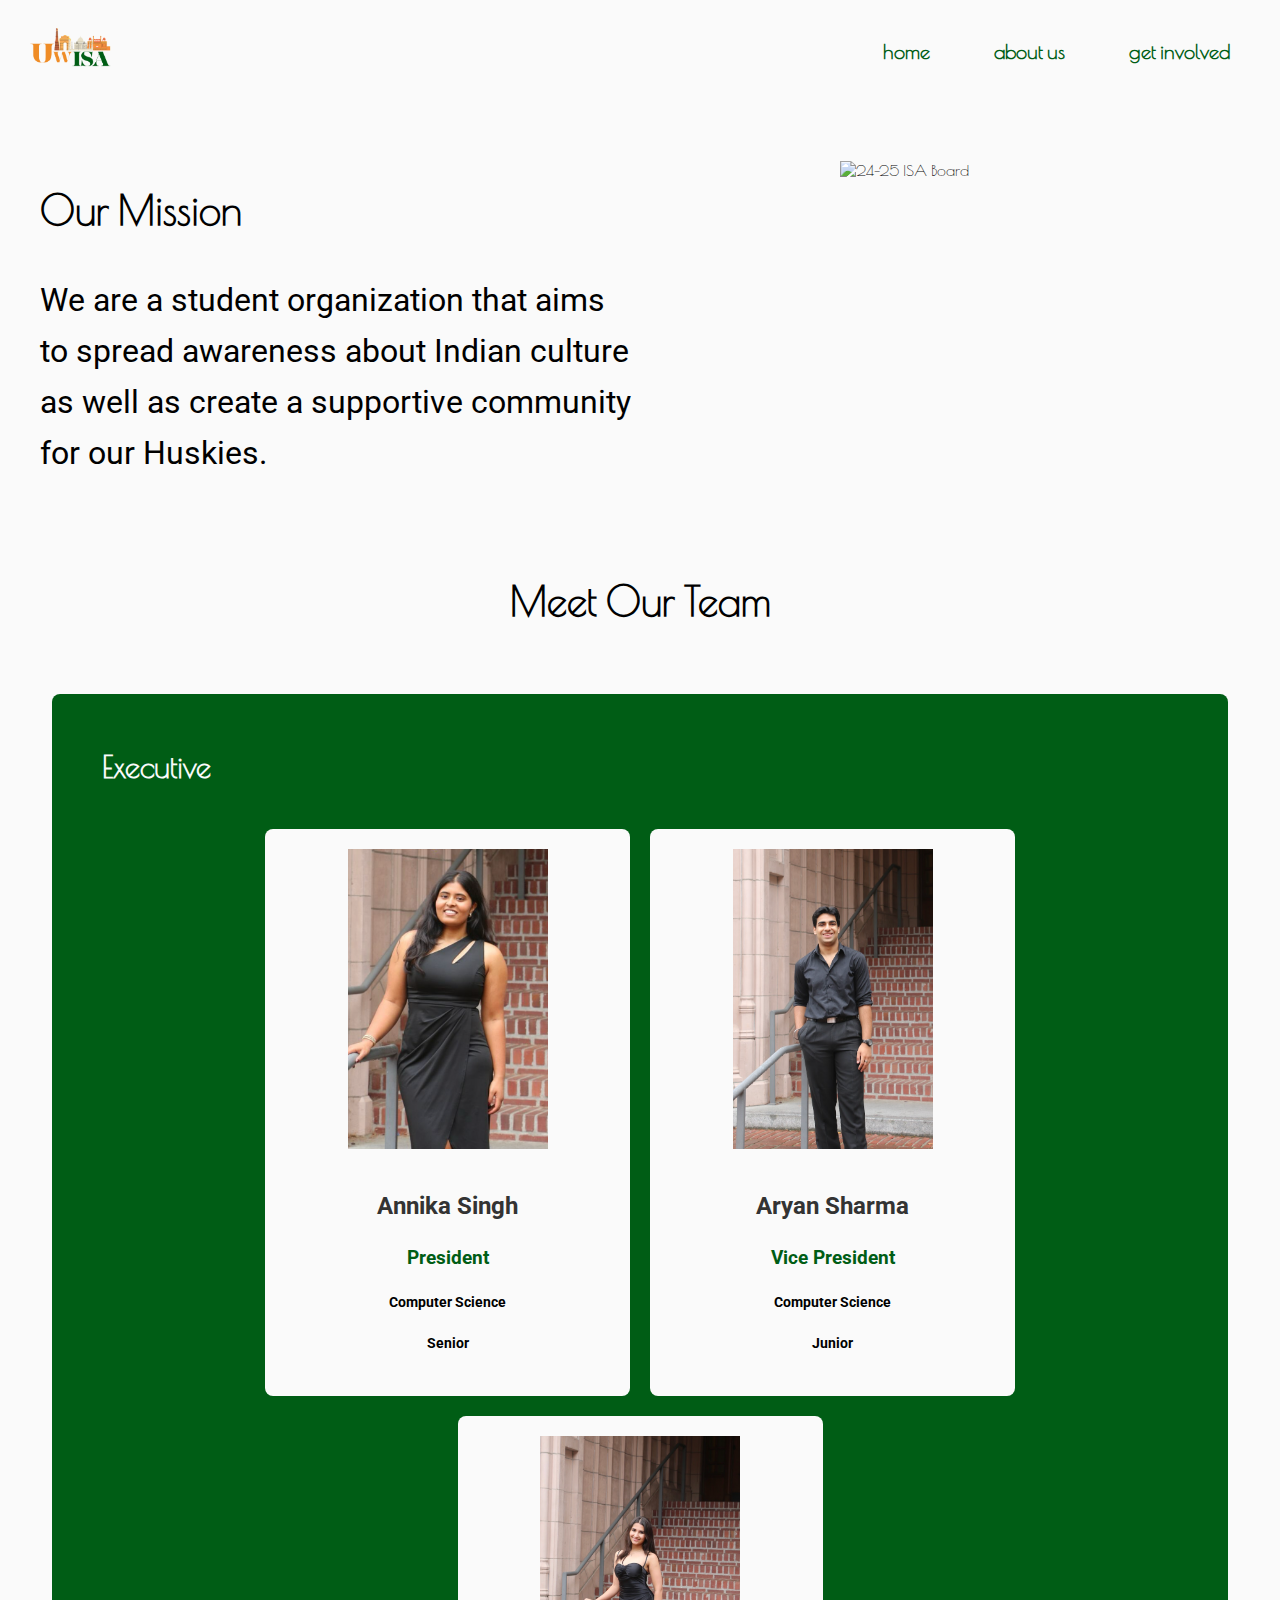
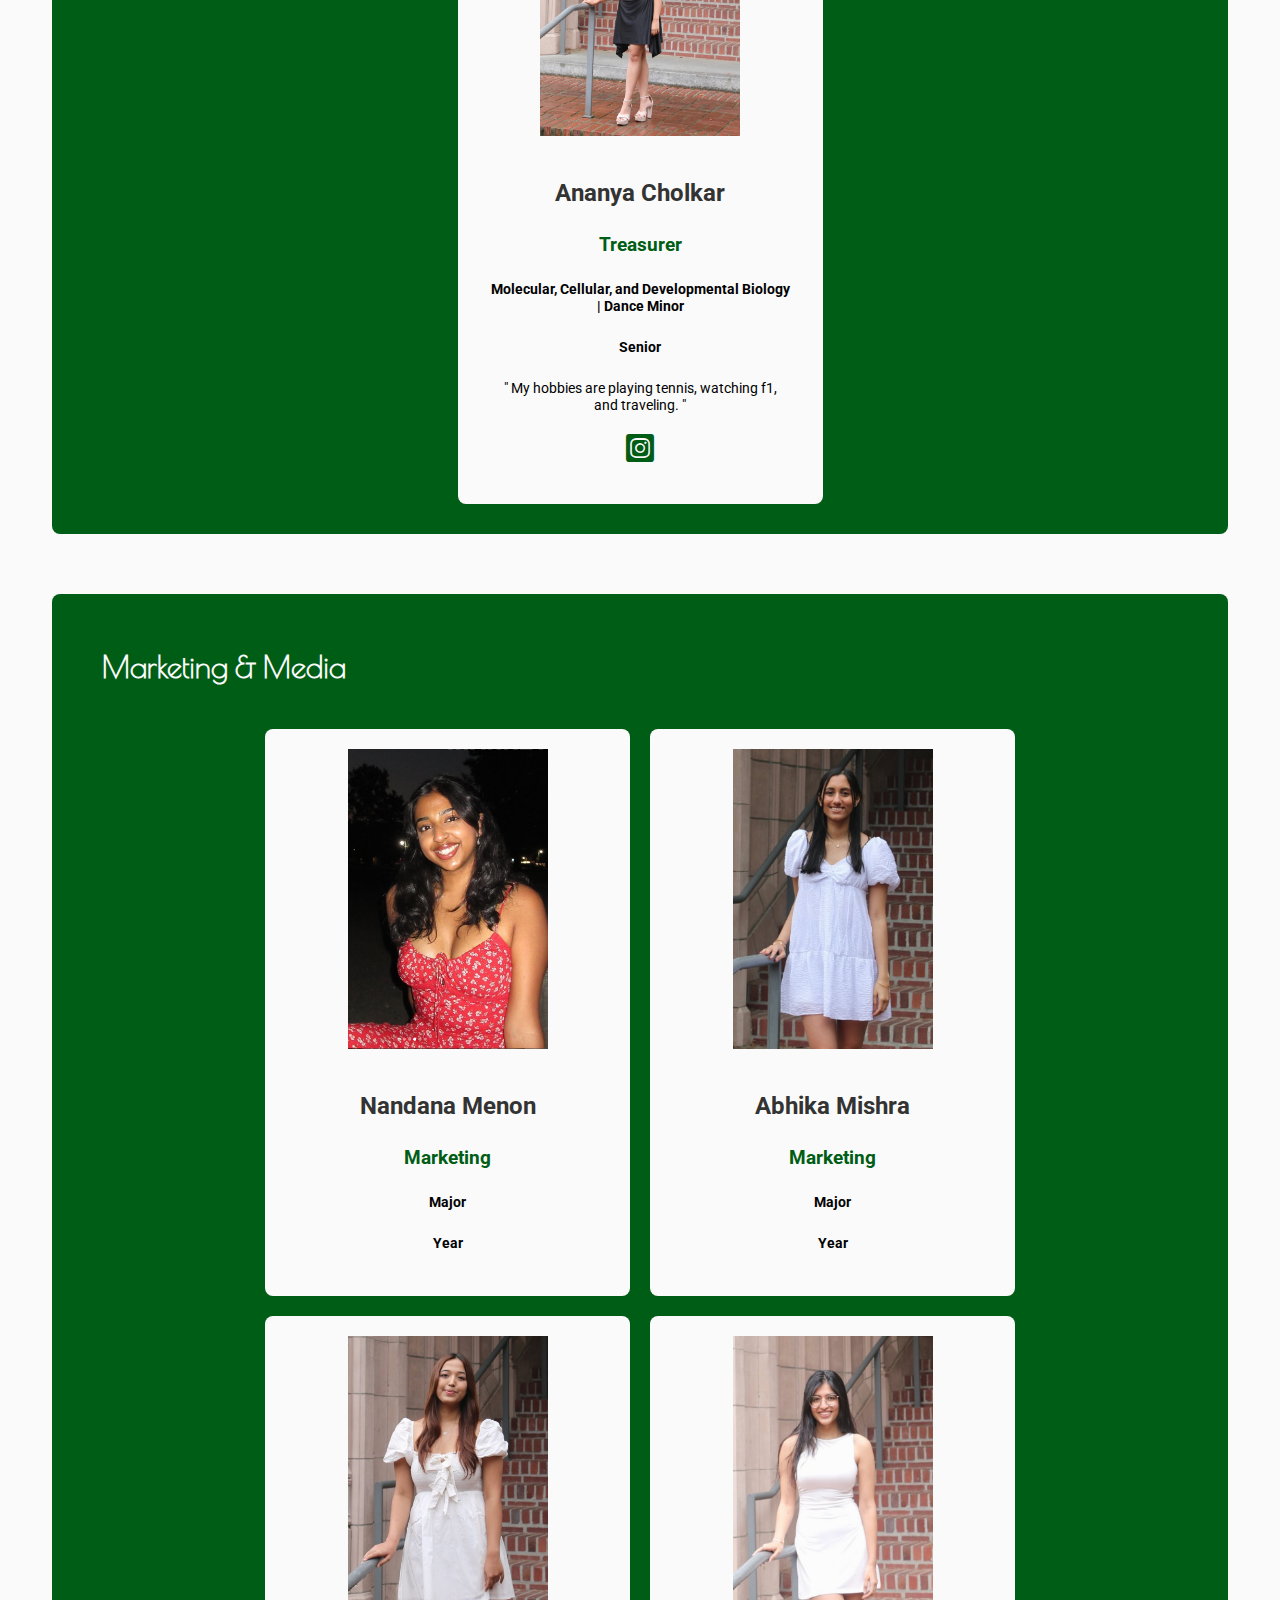
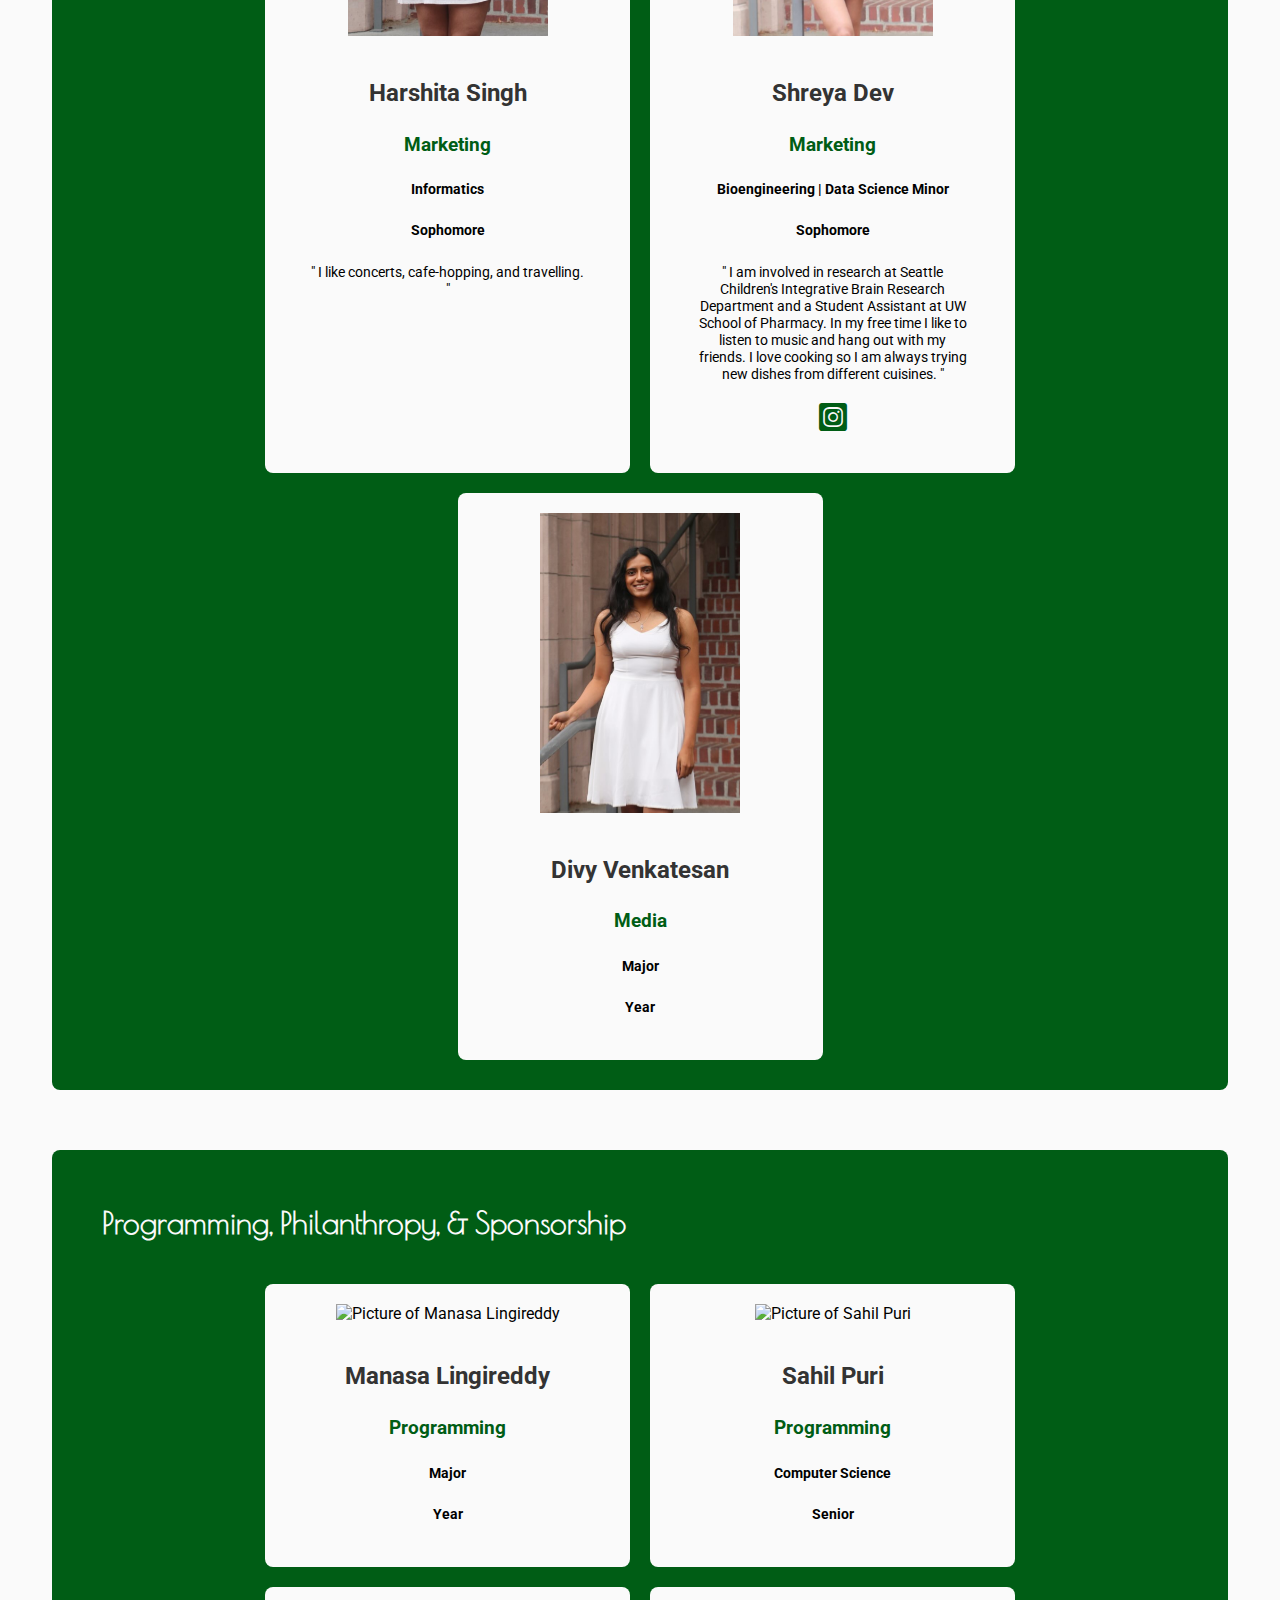
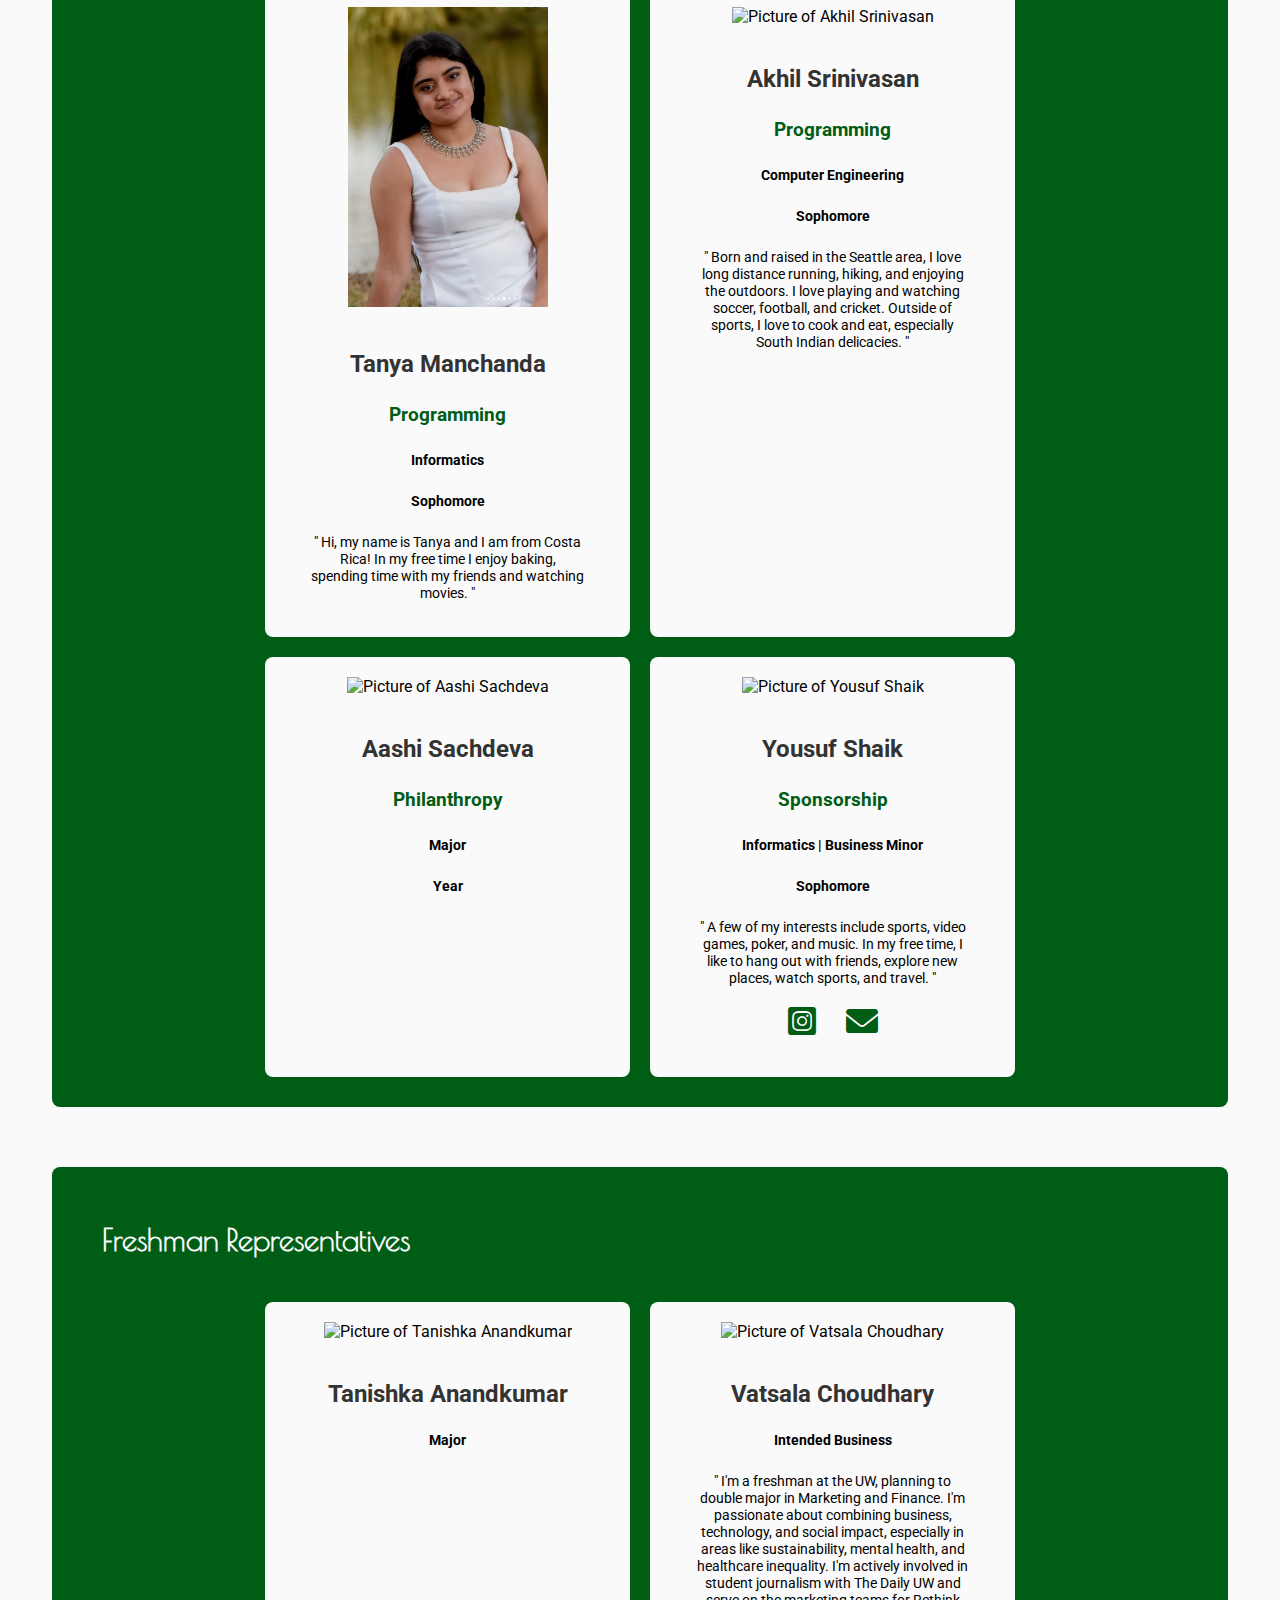
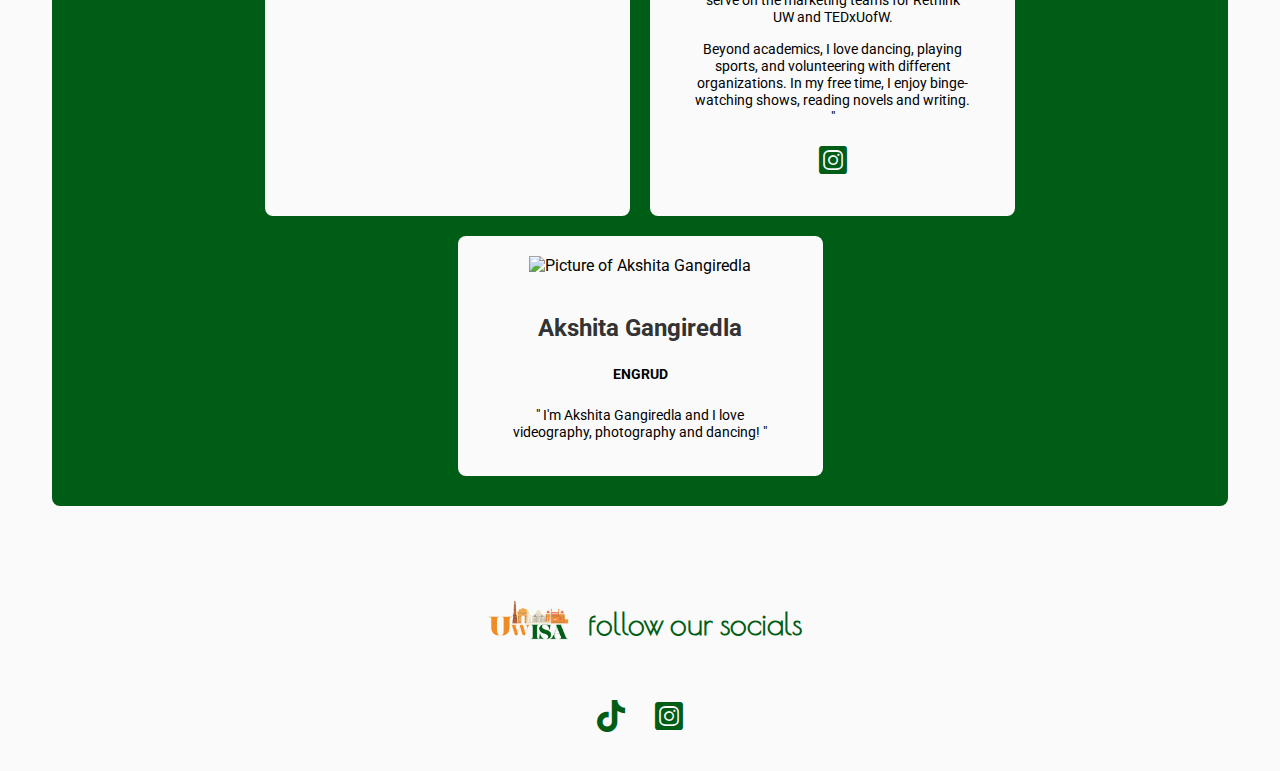
==== about.html @ 6b3982f0 "Update about.html" ====
<!DOCTYPE html>
<html>
    <head>
        <meta charset="UTF-8">
        <meta name="viewport" content="width=device-width, initial-scale=1.0">
        <title>ISA Website</title>
        <link rel="stylesheet" href="./about.css">
        <link rel="preconnect" href="https://fonts.googleapis.com">
        <link rel="preconnect" href="https://fonts.gstatic.com" crossorigin>
        <link href="https://fonts.googleapis.com/css2?family=Cinzel:wght@400..900&family=Poiret+One&display=swap" rel="stylesheet">
        <link href="https://fonts.googleapis.com/css2?family=Ephesis&family=Roboto:ital,wght@0,100;0,300;0,400;0,500;0,700;0,900;1,100;1,300;1,400;1,500;1,700;1,900&display=swap" rel="stylesheet">
        <link href="https://cdnjs.cloudflare.com/ajax/libs/font-awesome/6.0.0-beta3/css/all.min.css" rel="stylesheet">
    </head>
    <body>
        <header>
            <nav>
                <a href="index.html" target="_self">
                    <img src="boardPics/ISA-Logo.png" alt="UW ISA Logo" class="logo">
                </a>
                <ul>
                    <li>
                        <a href="index.html" target="_self">home</a>
                        <a href="about.html" target="_self">about us</a>
                        <a href="involved.html" target="_self">get involved</a>
                    </li>
                </ul>
            </nav>
        </header>
        <main>
            <div class="mission">
                <div class="description">
                    <h1>Our Mission</h1>
                    <p>We are a student organization that aims to spread awareness about Indian culture as well 
                        as create a supportive community for our Huskies.</p>
                </div>
                <img src="./boardPics/Board(1).jpg" alt="24-25 ISA Board">
            </div>
            <div class="team">
                <h1>Meet Our Team</h1>
                <div class="subteam">
                    <h2>Executive</h2>
                    <div class="member">
                        <img src="./boardPics/Annika Singh.png" alt="Picture of Annika Singh">
                        <h3>Annika Singh</h3>
                        <h4>President</h4>
                        <h5>Computer Science</h5>
                        <h5>Senior</h5>
                    </div>
                    <div class="member">
                        <img src="boardPics/Aryan Sharma.png" alt="Picture of Aryan Sharma">
                        <h3>Aryan Sharma</h3>
                        <h4>Vice President</h4>
                        <h5>Computer Science</h5>
                        <h5>Junior</h5>
                    </div>
                    <div class="member">
                        <img src="boardPics/Ananya Cholkar.png" alt="Picture of Ananya Cholkar">
                        <h3>Ananya Cholkar</h3>
                        <h4>Treasurer</h4>
                        <h5>Molecular, Cellular, and Developmental Biology | Dance Minor</h5>
                        <h5>Senior</h5>
                        <p>" My hobbies are playing tennis, watching f1, and traveling. "</p>
                        <ul class="social-links">
                            <li>
                                <a href="https://www.instagram.com/ananyacholkar/?hl=en" target="_blank">
                                    <i class="fab fa-instagram-square"></i>
                                </a>
                            </li>
                        </ul>
                    </div>
                </div>
                <div class="subteam">
                    <h2>Marketing & Media</h2>
                    <div class="member">
                        <img src="./boardPics/Nandana Menon.png" alt="Picture of Nandana Menon">
                        <h3>Nandana Menon</h3>
                        <h4>Marketing</h4>
                        <h5>Major</h5>
                        <h5>Year</h5>
                    </div>
                    <div class="member">
                        <img src="./boardPics/Abhika Mishra.png" alt="Picture of Abhika Mishra">
                        <h3>Abhika Mishra</h3>
                        <h4>Marketing</h4>
                        <h5>Major</h5>
                        <h5>Year</h5>
                    </div>
                    <div class="member">
                        <img src="./boardPics/Harshita Singh.png" alt="Picture of Harshita Singh">
                        <h3>Harshita Singh</h3>
                        <h4>Marketing</h4>
                        <h5>Informatics</h5>
                        <h5>Sophomore</h5>
                        <p>" I like concerts, cafe-hopping, and travelling. "</p>
                    </div>
                    <div class="member">
                        <img src="./boardPics/Shreya Dev.png" alt="Picture of Shreya Dev">
                        <h3>Shreya Dev</h3>
                        <h4>Marketing</h4>
                        <h5>Bioengineering | Data Science Minor</h5>
                        <h5>Sophomore</h5>
                        <p>
                            " I am involved in research at Seattle Children's Integrative Brain Research Department and a Student 
                            Assistant at UW School of Pharmacy. In my free time I like to listen to music and hang out with my friends. 
                            I love cooking so I am always trying new dishes from different cuisines. "
                        </p>
                        <ul class="social-links">
                            <li>
                                <a href="https://www.instagram.com/shreyadevv/?hl=en" target="_blank">
                                    <i class="fab fa-instagram-square"></i>
                                </a>
                            </li>
                        </ul>
                    </div>
                    <div class="member">
                        <img src="./boardPics/Diya Venkatesan.png" alt="Picture of Divy Venkatesan">
                        <h3>Divy Venkatesan</h3>
                        <h4>Media</h4>
                        <h5>Major</h5>
                        <h5>Year</h5>
                    </div>
                </div>
                <div class="subteam">
                    <h2>Programming, Philanthropy, & Sponsorship</h2>
                    <div class="member">
                        <img src="images/Screenshot 2024-12-20 at 5.42.27 PM.png" alt="Picture of Manasa Lingireddy">
                        <h3>Manasa Lingireddy</h3>
                        <h4>Programming</h4>
                        <h5>Major</h5>
                        <h5>Year</h5>
                    </div>
                    <div class="member">
                        <img src="images/Screenshot 2024-12-20 at 5.42.55 PM.png" alt="Picture of Sahil Puri">
                        <h3>Sahil Puri</h3>
                        <h4>Programming</h4>
                        <h5>Computer Science</h5>
                        <h5>Senior</h5>
                    </div>
                    <div class="member">
                        <img src="./boardPics/Tanya Manchanda Sachdev.png" alt="Picture of Tanya Manchanda Sachdev">
                        <h3>Tanya Manchanda</h3>
                        <h4>Programming</h4>
                        <h5>Informatics</h5>
                        <h5>Sophomore</h5>
                        <p>
                            " Hi, my name is Tanya and I am from Costa Rica! In my free time I enjoy baking, spending time with my friends 
                            and watching movies. "
                        </p>
                    </div>
                    <div class="member">
                        <img src="images/Screenshot 2024-12-20 at 5.44.51 PM.png" alt="Picture of Akhil Srinivasan">
                        <h3>Akhil Srinivasan</h3>
                        <h4>Programming</h4>
                        <h5>Computer Engineering</h5>
                        <h5>Sophomore</h5>
                        <p>
                            " Born and raised in the Seattle area, I love long distance running, hiking, and enjoying the outdoors. I love 
                            playing and watching soccer, football, and cricket. Outside of sports, I love to cook and eat, especially South 
                            Indian delicacies. "
                        </p>
                    </div>
                    <div class="member">
                        <img src="images/Screenshot 2024-12-20 at 5.45.48 PM.png" alt="Picture of Aashi Sachdeva">
                        <h3>Aashi Sachdeva</h3>
                        <h4>Philanthropy</h4>
                        <h5>Major</h5>
                        <h5>Year</h5>
                    </div>
                    <div class="member">
                        <img src="images/Screenshot 2024-12-20 at 5.45.20 PM.png" alt="Picture of Yousuf Shaik">
                        <h3>Yousuf Shaik</h3>
                        <h4>Sponsorship</h4>
                        <h5>Informatics | Business Minor</h5>
                        <h5>Sophomore</h5>
                        <p>
                            " A few of my interests include sports, video games, poker, and music. In my free time, I like to hang out 
                            with friends, explore new places, watch sports, and travel. "
                        </p>
                        <ul class="social-links">
                            <li>
                                <a href="https://www.instagram.com/y0usuf.s/?hl=en" target="_blank">
                                    <i class="fab fa-instagram-square"></i>
                                </a>
                            </li>
                            <li>
                                <a href="mailto:yshaik@uw.edu">
                                    <i class="fas fa-envelope"></i>
                                </a>
                            </li>
                        </ul>
                    </div>
                </div>
                <div class="subteam">
                    <h2>Freshman Representatives</h2>
                    <div class="member">
                        <img src="images/Screenshot 2024-12-20 at 5.46.32 PM.png" alt="Picture of Tanishka Anandkumar">
                        <h3>Tanishka Anandkumar</h3>
                        <h5>Major</h5>
                    </div>
                    <div class="member">
                        <img src="images/Screenshot 2024-12-20 at 5.47.11 PM.png" alt="Picture of Vatsala Choudhary">
                        <h3>Vatsala Choudhary</h3>
                        <h5>Intended Business</h5>
                        <p>
                            " I'm a freshman at the UW, planning to double major in Marketing and Finance. I'm passionate about combining 
                            business, technology, and social impact, especially in areas like sustainability, mental health, and healthcare 
                            inequality. I'm actively involved in student journalism with The Daily UW and serve on the marketing teams for 
                            Rethink UW and TEDxUofW.
                        </p>
                        <p>
                            Beyond academics, I love dancing, playing sports, and volunteering with different organizations.  In my free 
                            time, I enjoy binge-watching shows, reading novels and writing.  "
                        </p>
                        <ul class="social-links">
                            <li>
                                <a href="https://www.instagram.com/vatsala_x__/?hl=en" target="_blank">
                                    <i class="fab fa-instagram-square"></i>
                                </a>
                            </li>
                        </ul>
                    </div>
                    <div class="member">
                        <img src="images/Screenshot 2024-12-20 at 5.47.49 PM.png" alt="Picture of Akshita Gangiredla">
                        <h3>Akshita Gangiredla</h3>
                        <h5>ENGRUD</h5>
                        <p>" I'm Akshita Gangiredla and I love videography, photography and dancing! "</p>
                    </div>
                </div>
            </div>
        </main>
        <footer>
            <div class="logo-text">
                <img src="boardPics/ISA-Logo.png" alt="UW ISA Logo" class="logo">
                <h4>follow our socials</h4>
            </div>
            <ul class="social-links">
                <li>
                    <a href="https://www.tiktok.com/@uwisa?is_from_webapp=1&sender_device=pc" target="_blank">
                        <i class="fab fa-tiktok"></i>
                    </a>
                </li>
                <li>
                    <a href="https://www.instagram.com/uwisa/?hl=en" target="_blank">
                        <i class="fab fa-instagram-square"></i>
                    </a>
                </li>
            </ul>
        </footer>
    </body>
</html>
---- about.css ----
html, body {
    height: 100%;
}

body {
    font-family: "Poiret One", sans-serif;
    font-weight: 400;
    font-style: normal;
    background-color: #f4f4f9;
    margin: 0;
    padding: 0;
    box-sizing: border-box;
    display: flex;
    flex-direction: column;
}

/* Header and Navigation Styles */
header {
    background-color: #FAFAFA;
    padding: 0;
    text-align: center;
    margin: 0;
    position: fixed;
    width: 100%;
    z-index: 1000;
}

nav {
    display: flex;
    align-items: center;
    justify-content: space-between;
    padding: 0 20px;
}

nav > a img.logo {
    max-width: 100px;
    margin-right: 20px;
}

nav ul {
    list-style-type: none;
    margin: 0;
    padding: 0;
    display: flex;
}

nav ul li a {
    color: #005D15;
    text-decoration: none;
    font-weight: bold;
    transition: color 0.3s;
    margin: 0 30px;
    font-size: 20px;
}

nav ul li a:hover {
    color: #EF8C26;
}

/* Styling for Mission Section */
main {
    padding: 20px;
    background-color: #FAFAFA;
    margin-top: 100px;
}

.mission {
    display: flex;
    align-items: center; /* Ensures vertical alignment */
    justify-content: space-between; /* Keeps text and image spaced out */
    gap: 40px; /* Adds space between text and image */
    padding: 20px;
    border-radius: 8px;
    max-width: 1200px; /* Limits width for a clean layout */
    margin: 20px auto; /* Add spacing below the section */
}

.mission h1 {
    font-size: 2.5em;
    margin-bottom: 10px;
}

.mission p {
    font-size: 2em;
    color: black;
    line-height: 1.6;
    font-family: 'Roboto', serif;
}

.description {
    flex: 1; /* Allows text block to take available space */
    max-width: 600px; /* Restricts text width for readability */
    display: flex;
    flex-direction: column;
    justify-content: center;
}

.mission img {
    width: 400px;
    height: 350px;
    object-fit: cover;
    margin-left: 20px; /* Add some space between text and image */
}

.team {
    display: flex;
    flex-wrap: wrap;
    justify-content: center; /* Center the member elements */
    gap: 20px; /* Add space between the member elements */
}

.team h1 {
    font-size: 40px;
    margin-bottom: 30px; /* Add margin below the heading */
    width: 100%;
    text-align: center;
}

.subteam {
    background-color: #005D15;
    padding: 30px;
    border-radius: 8px;
    width: 90%; /* Make the section take up most of the screen width */
    max-width: 1200px; /* Prevent it from becoming too wide on large screens */
    margin: 20px auto; /* Center the divs with some top and bottom margin */
    display: flex;
    flex-wrap: wrap;
    justify-content: center; /* Center the events inside */
    gap: 20px;
}

h2 {
    color: #FAFAFA;
    width: 100%;
    margin-left: 20px;
    font-size: 30px;
}

.member {
    background-color: #FAFAFA;
    padding: 20px 30px;
    border-radius: 8px;
    width: 305px;
    text-align: center;
    transition: transform 0.3s ease, box-shadow 0.3s ease;
    font-family: 'Roboto', serif;
}

.member img {
    width: 200px; /* Fixed size for images */
    height: 300px;
    object-fit: cover;
    margin-bottom: 15px;
}

.member h3 {
    font-size: 1.5em;
    margin-bottom: 10px;
    color: #333;
}

.member h4 {
    font-size: 1.2em;
    color: #005D15;
}

.member h5 {
    font-size: 0.9rem;
}

.member p {
    font-size: 0.9rem;
    margin: 15px;
}

.member:hover {
    transform: translateY(-10px);
    box-shadow: 0 10px 20px rgba(0, 0, 0, 0.1);
}

main .social-links {
    list-style: none;          /* Remove default list styles */
    padding: 0;                /* Remove padding */
    display: flex;             /* Use Flexbox to align the items */
    justify-content: center;   /* Center the icons horizontally */
}

main .social-links li {
    margin: 0 15px;            /* Add space between the icons */
}

main .social-links a {
    font-size: 2rem;           /* Set the icon size */
    color: #005D15;               /* Set the icon color */
    transition: color 0.3s;    /* Add a smooth transition effect on hover */
}

main .social-links a:hover {
    color: #EF8C26;            /* Change icon color on hover */
}

/* Responsive Design */
@media screen and (max-width: 768px) {
    .team {
        justify-content: space-evenly; /* More spread out on smaller screens */
    }

    .member {
        width: 200px; /* Make the member cards slightly smaller on mobile */
    }

    .mission img {
        width: 600px;
        height: 500px;
    }
}

@media screen and (max-width: 480px) {
    .team {
        justify-content: center;
    }

    .member {
        width: 100%; /* Stack members to full width on very small screens */
        max-width: 300px;
        margin-bottom: 20px;
    }
}

/* Style for the footer */
footer {
    display: flex;             
    flex-direction: column;    
    align-items: center;       
    justify-content: center;   
    background-color: #FAFAFA; 
    padding: 20px;             
    text-align: center;        
}

/* Logo and text in the footer */
footer .logo {
    max-width: 100px;              /* Set the width of the logo */
    height: auto;
}

footer h4 {
    font-size: 30px;
    color: #005D15;
    padding-left: 10px;
}

footer .logo-text {
    display: flex;             /* Align logo and text horizontally */
    align-items: center;
}

/* Style for social media links */
footer .social-links {
    list-style: none;          /* Remove default list styles */
    padding: 0;                /* Remove padding */
    display: flex;             /* Use Flexbox to align the items */
    justify-content: center;   /* Center the icons horizontally */
}

footer .social-links li {
    margin: 0 15px;            /* Add space between the icons */
}

footer .social-links a {
    font-size: 2rem;           /* Set the icon size */
    color: #005D15;               /* Set the icon color */
    transition: color 0.3s;    /* Add a smooth transition effect on hover */
}

footer .social-links a:hover {
    color: #EF8C26;            /* Change icon color on hover */
}
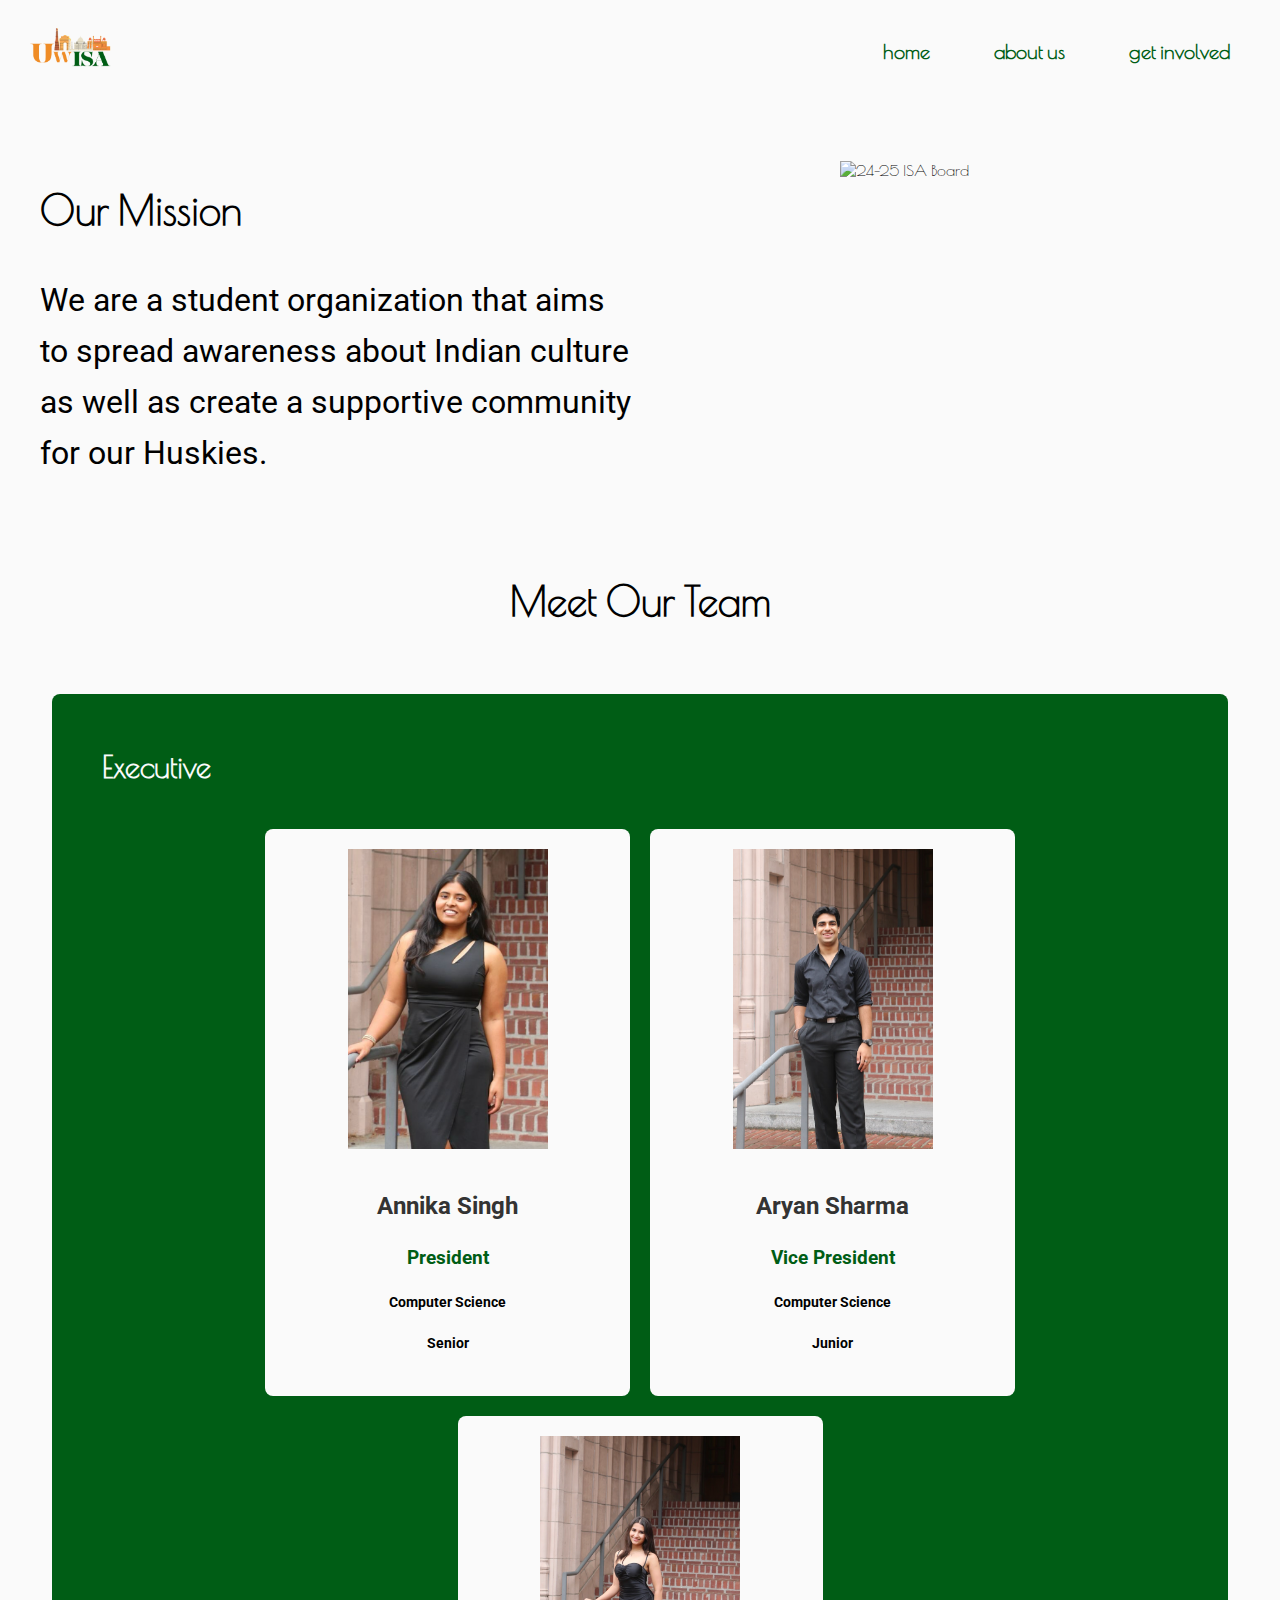
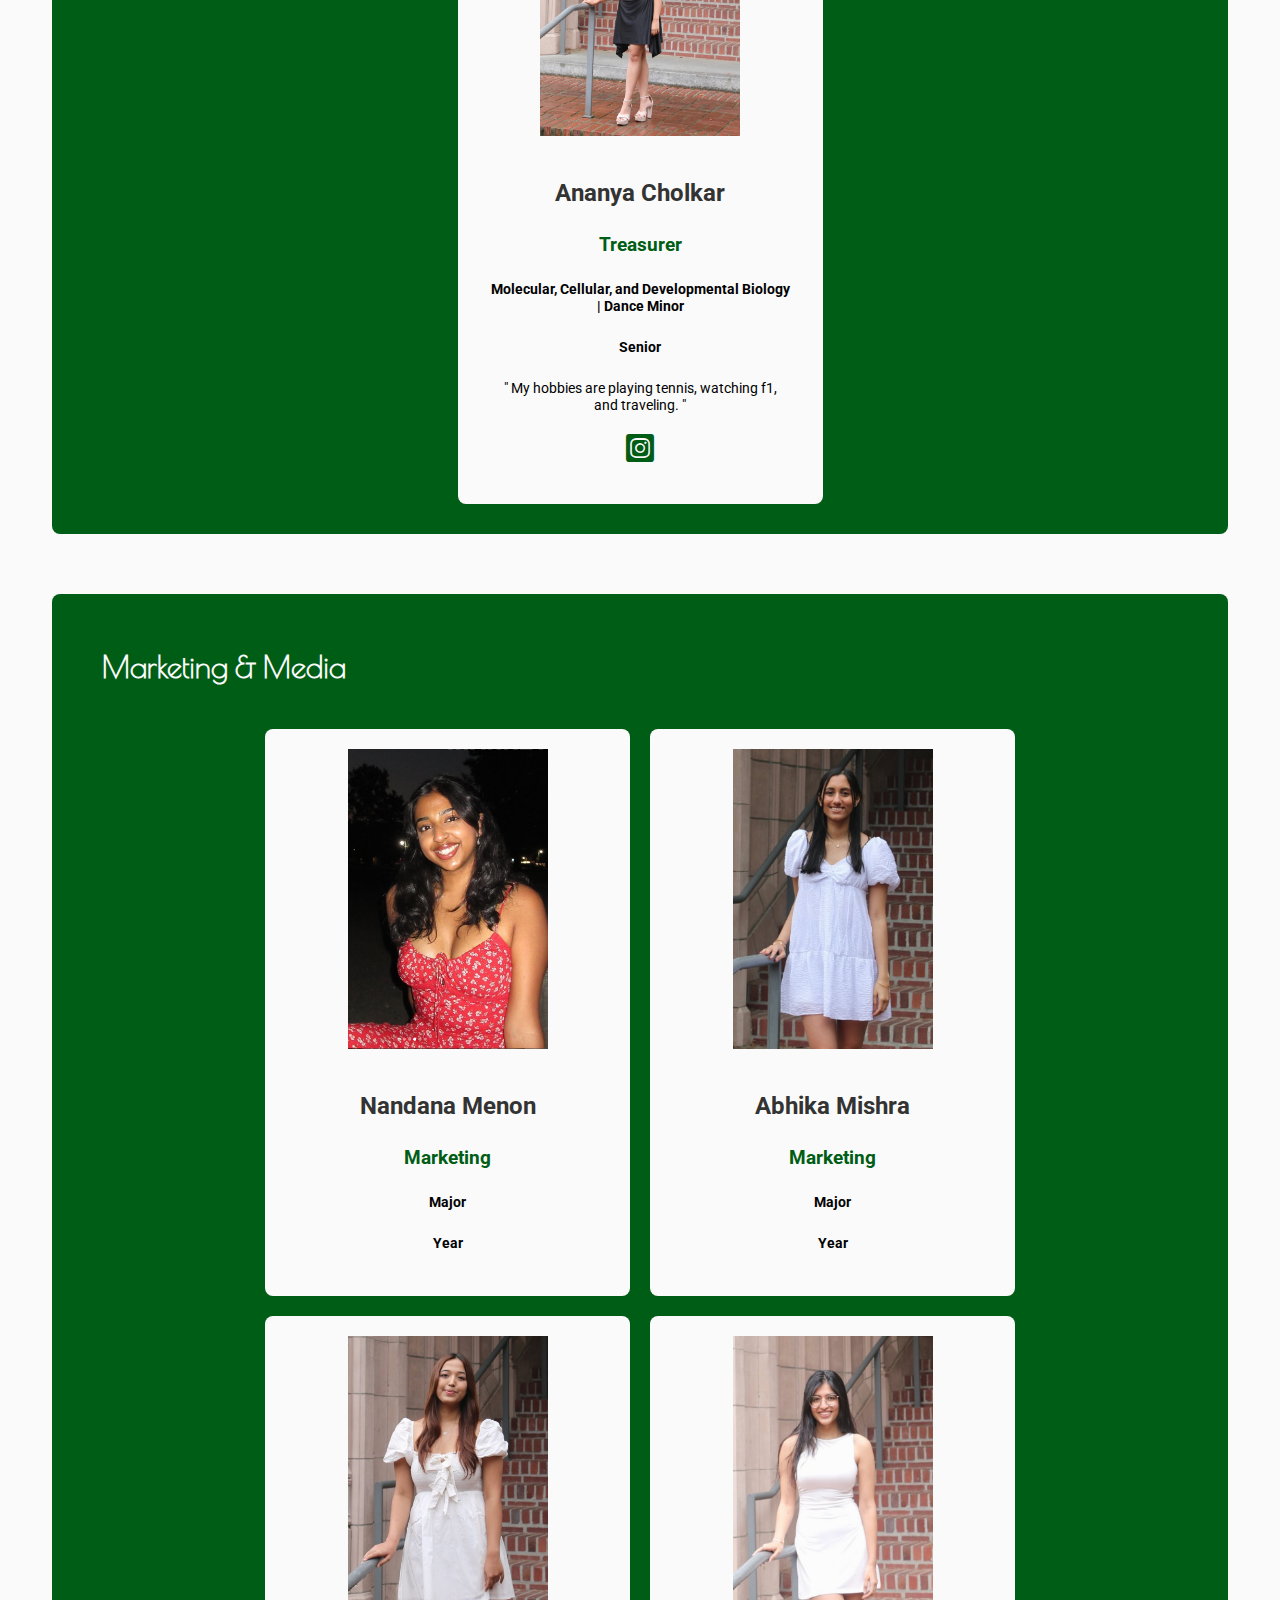
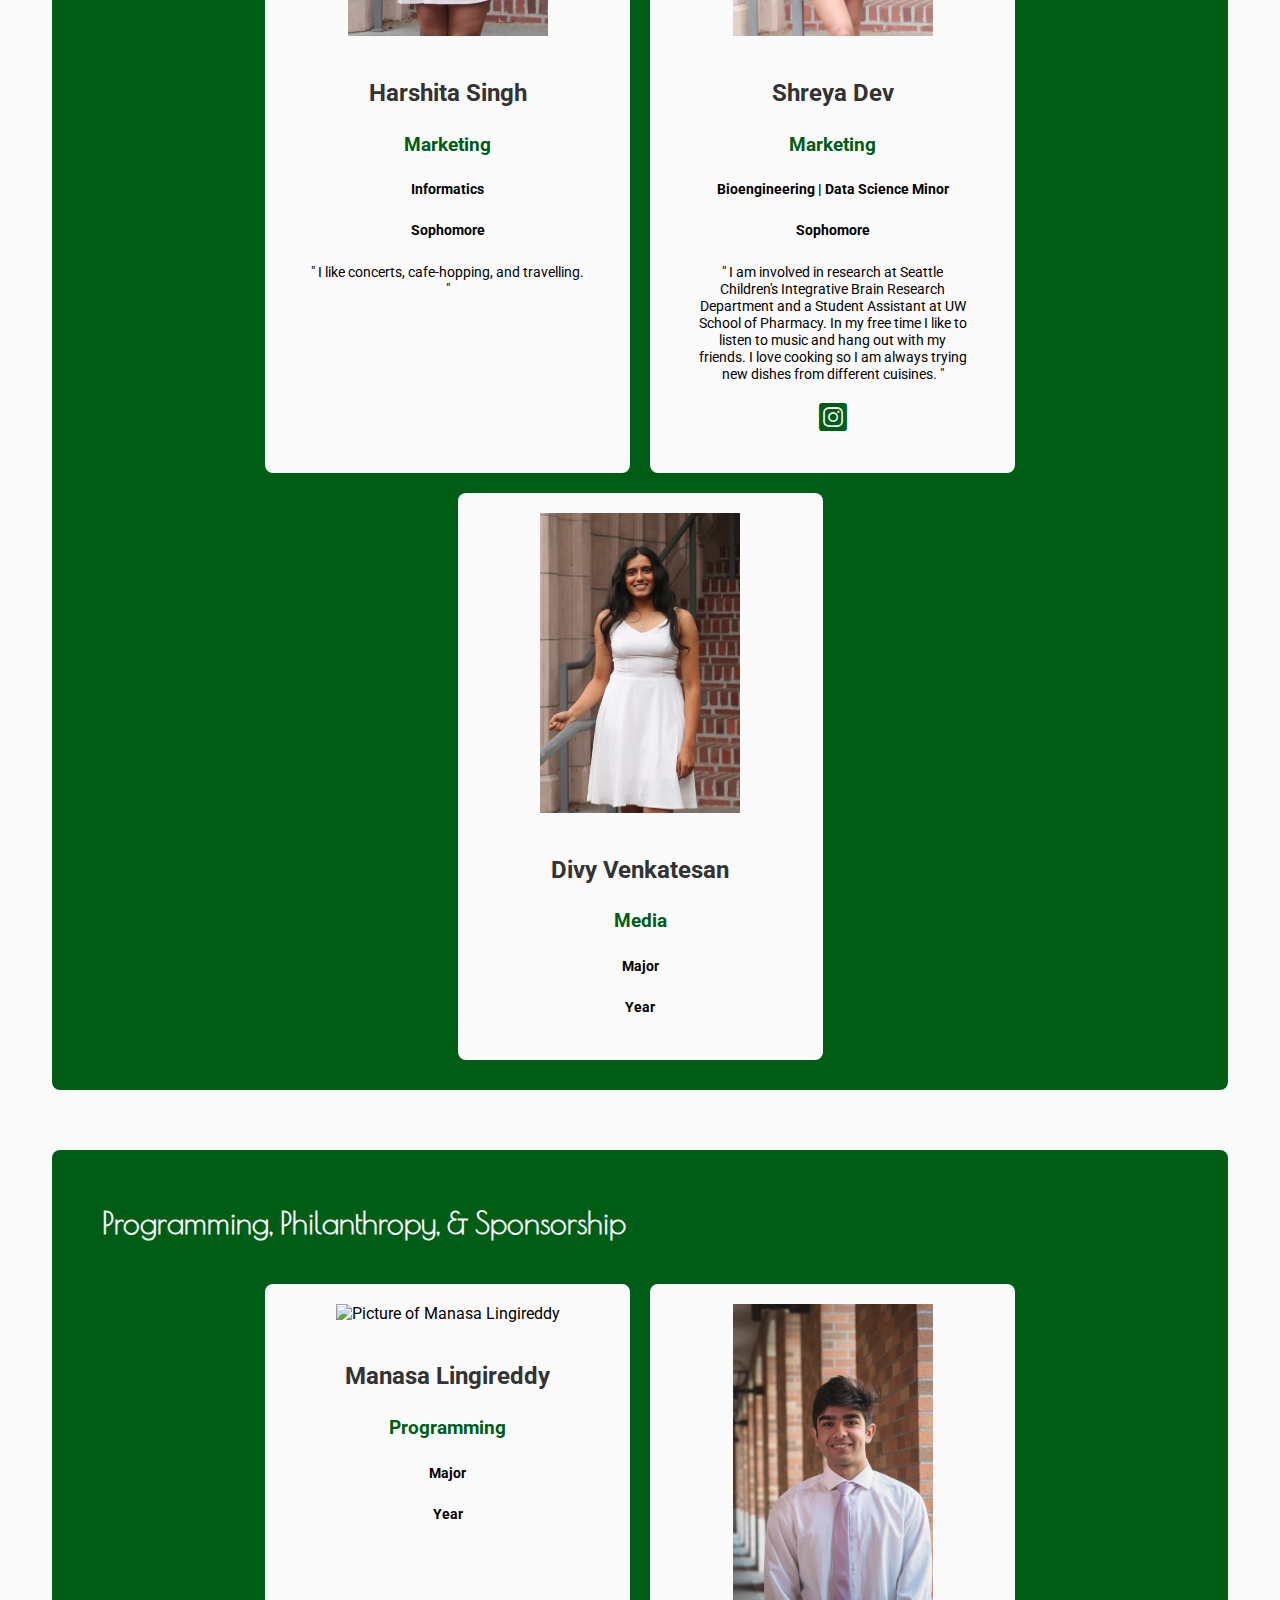
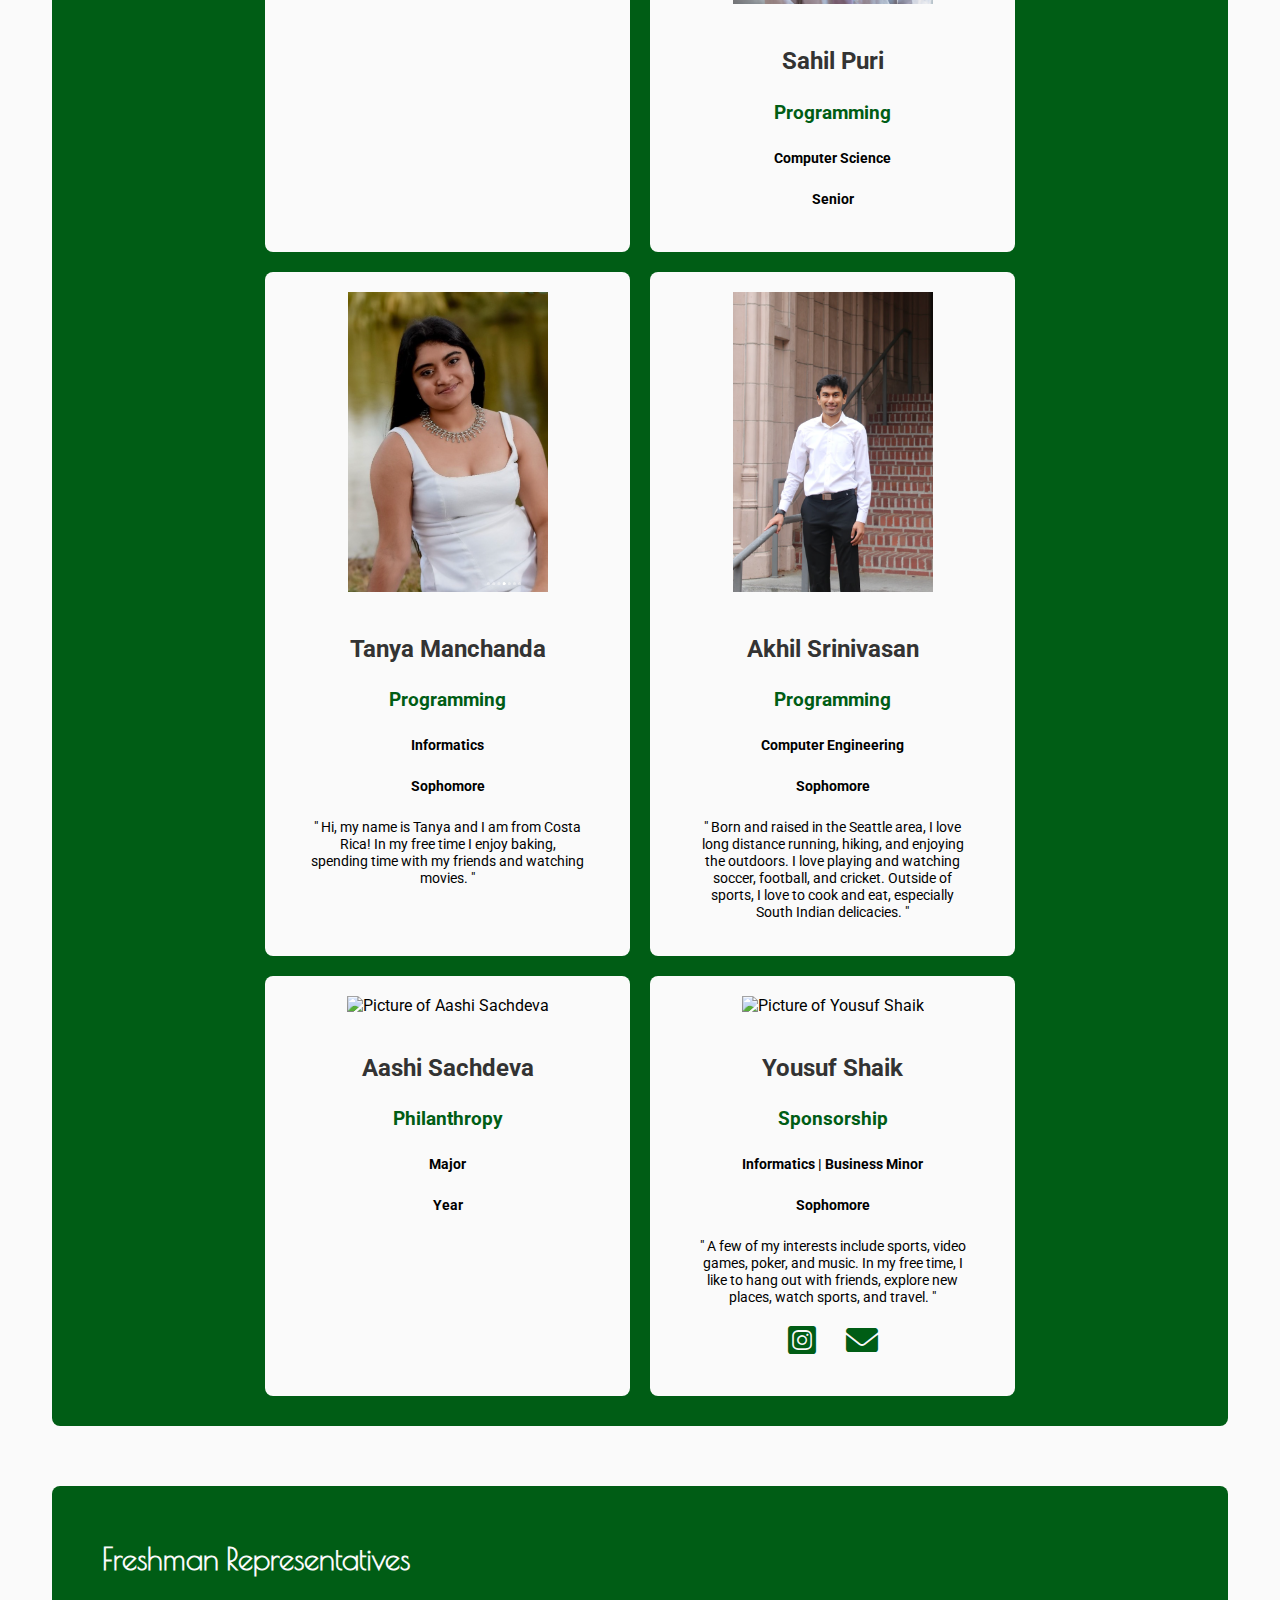
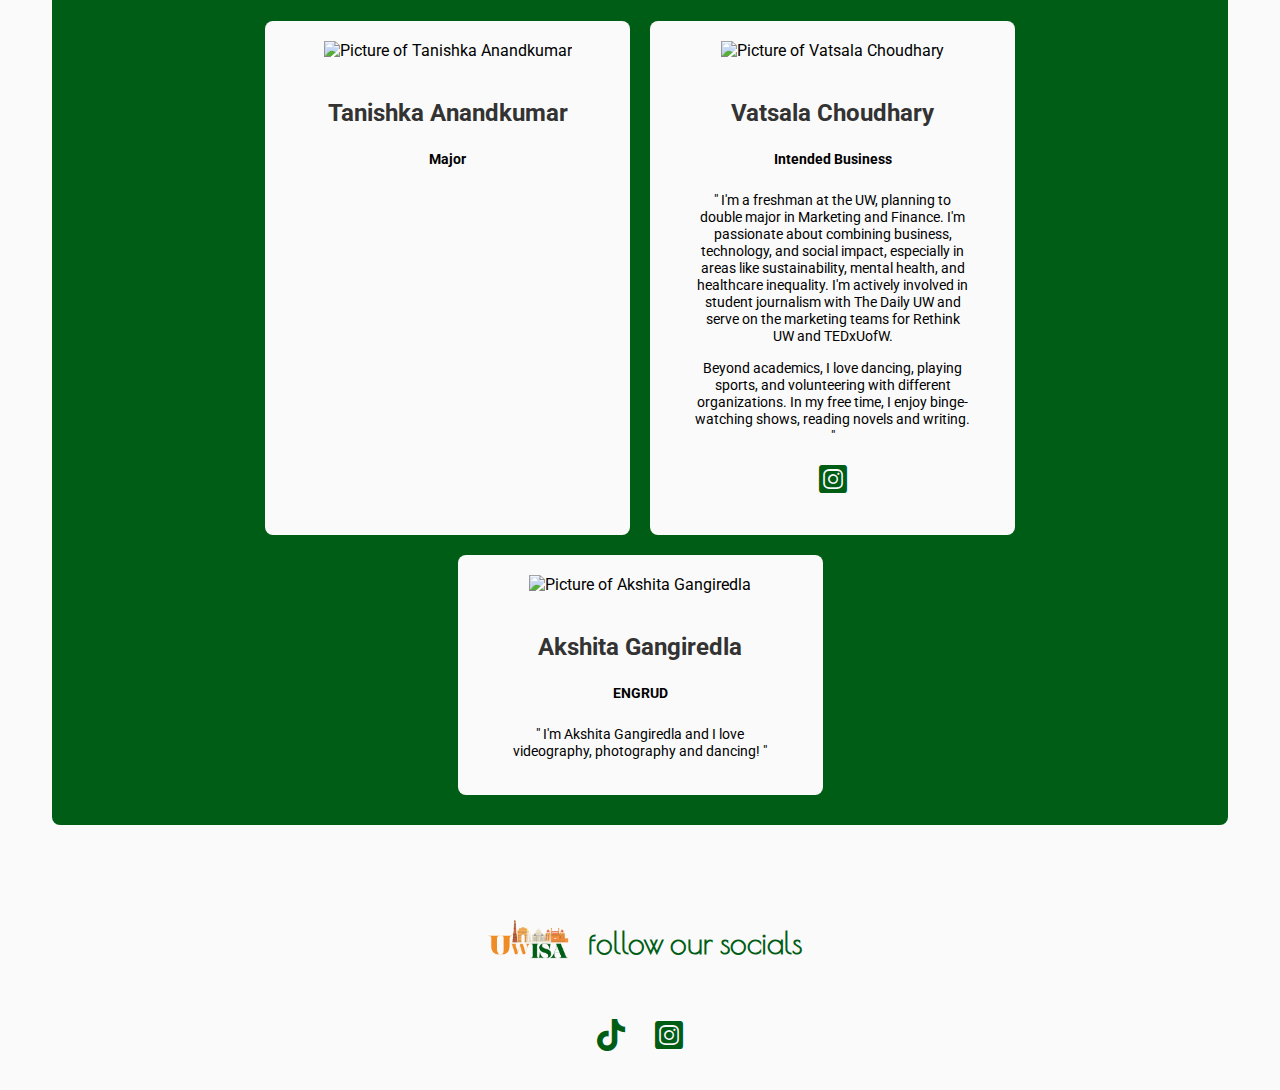
==== commit 2a341ebc: "Update about.html" ====
--- a/about.html
+++ b/about.html
@@ -33,7 +33,7 @@
                     <p>We are a student organization that aims to spread awareness about Indian culture as well 
                         as create a supportive community for our Huskies.</p>
                 </div>
-                <img src="./boardPics/Board(1).jpg" alt="24-25 ISA Board">
+                <img src="boardPics/Board(1).jpg" alt="24-25 ISA Board">
             </div>
             <div class="team">
                 <h1>Meet Our Team</h1>
@@ -47,14 +47,14 @@
                         <h5>Senior</h5>
                     </div>
                     <div class="member">
-                        <img src="boardPics/Aryan Sharma.png" alt="Picture of Aryan Sharma">
+                        <img src="./boardPics/Aryan Sharma.png" alt="Picture of Aryan Sharma">
                         <h3>Aryan Sharma</h3>
                         <h4>Vice President</h4>
                         <h5>Computer Science</h5>
                         <h5>Junior</h5>
                     </div>
                     <div class="member">
-                        <img src="boardPics/Ananya Cholkar.png" alt="Picture of Ananya Cholkar">
+                        <img src="./boardPics/Ananya Cholkar.png" alt="Picture of Ananya Cholkar">
                         <h3>Ananya Cholkar</h3>
                         <h4>Treasurer</h4>
                         <h5>Molecular, Cellular, and Developmental Biology | Dance Minor</h5>
@@ -130,7 +130,7 @@
                         <h5>Year</h5>
                     </div>
                     <div class="member">
-                        <img src="images/Screenshot 2024-12-20 at 5.42.55 PM.png" alt="Picture of Sahil Puri">
+                        <img src="boardPics/Sahil Puri.jpg" alt="Picture of Sahil Puri">
                         <h3>Sahil Puri</h3>
                         <h4>Programming</h4>
                         <h5>Computer Science</h5>
@@ -148,7 +148,7 @@
                         </p>
                     </div>
                     <div class="member">
-                        <img src="images/Screenshot 2024-12-20 at 5.44.51 PM.png" alt="Picture of Akhil Srinivasan">
+                        <img src="boardPics/Akhil Srinivasan.png" alt="Picture of Akhil Srinivasan">
                         <h3>Akhil Srinivasan</h3>
                         <h4>Programming</h4>
                         <h5>Computer Engineering</h5>
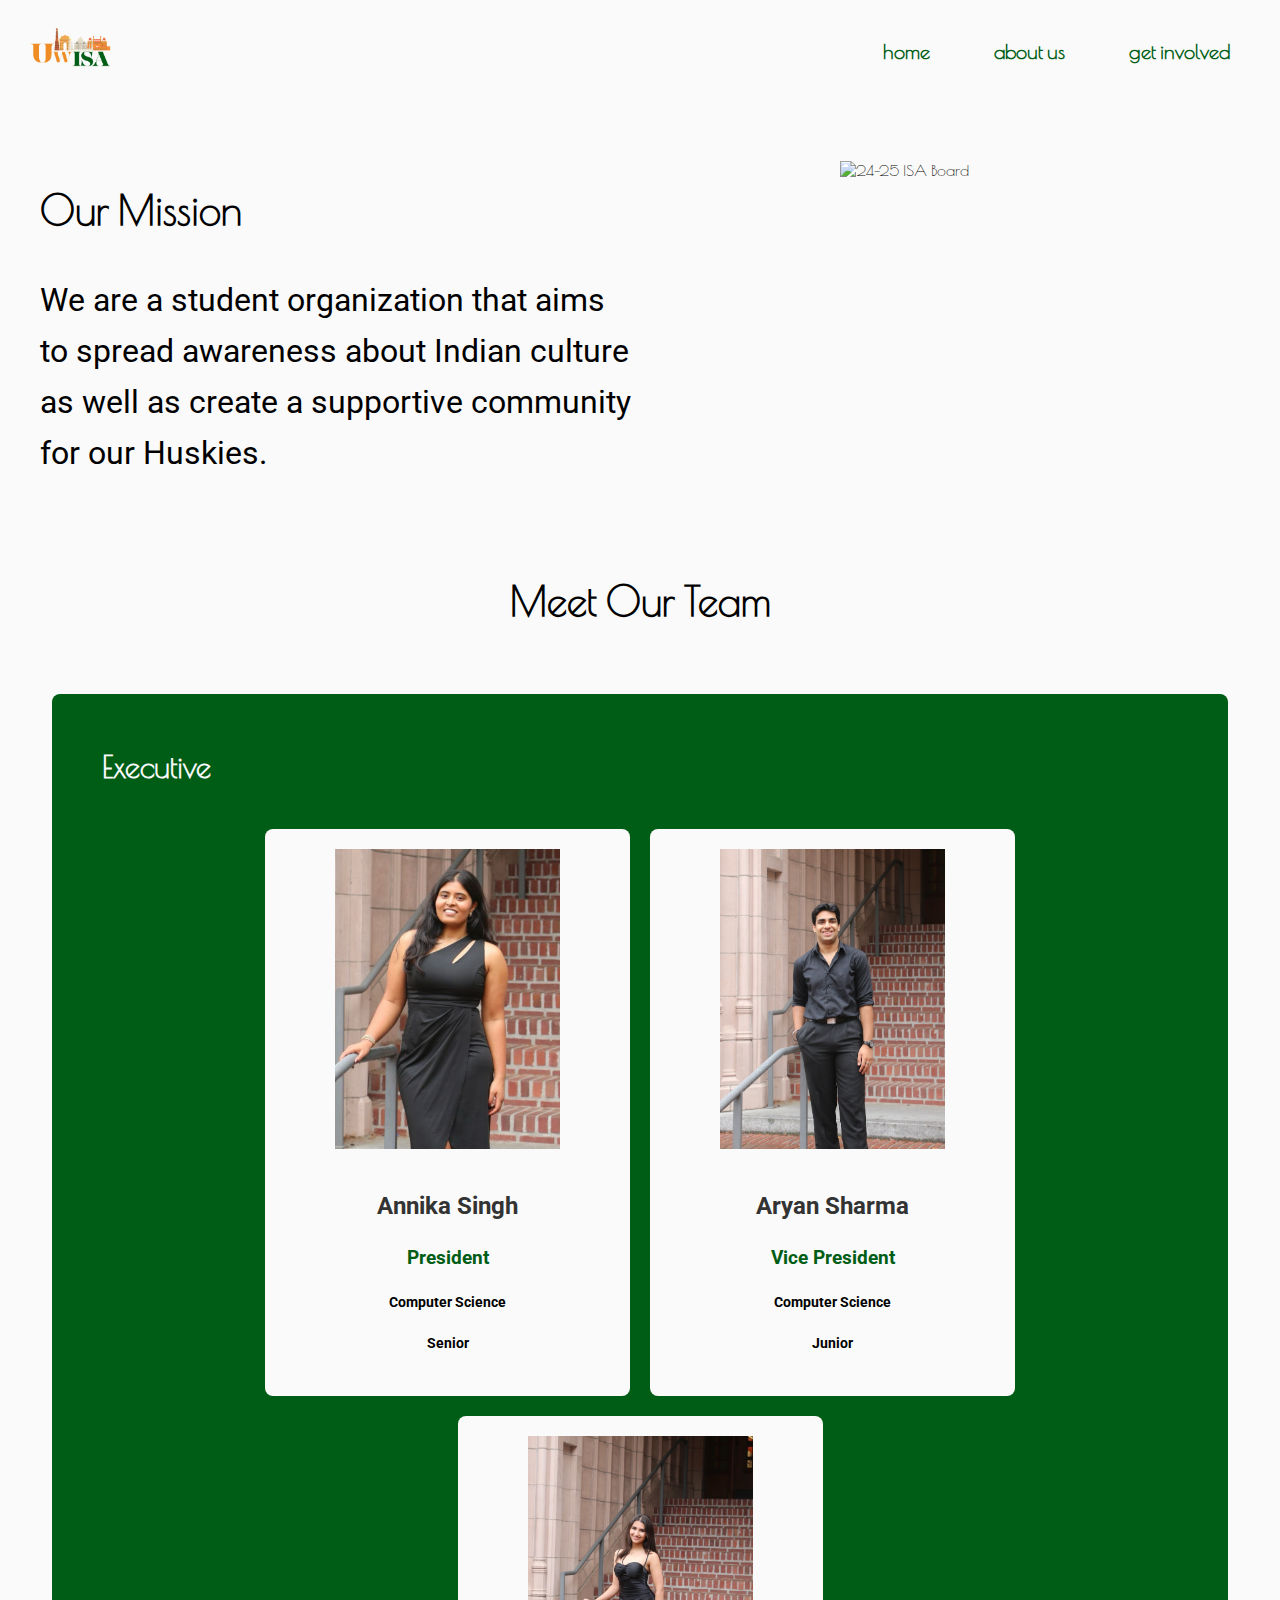
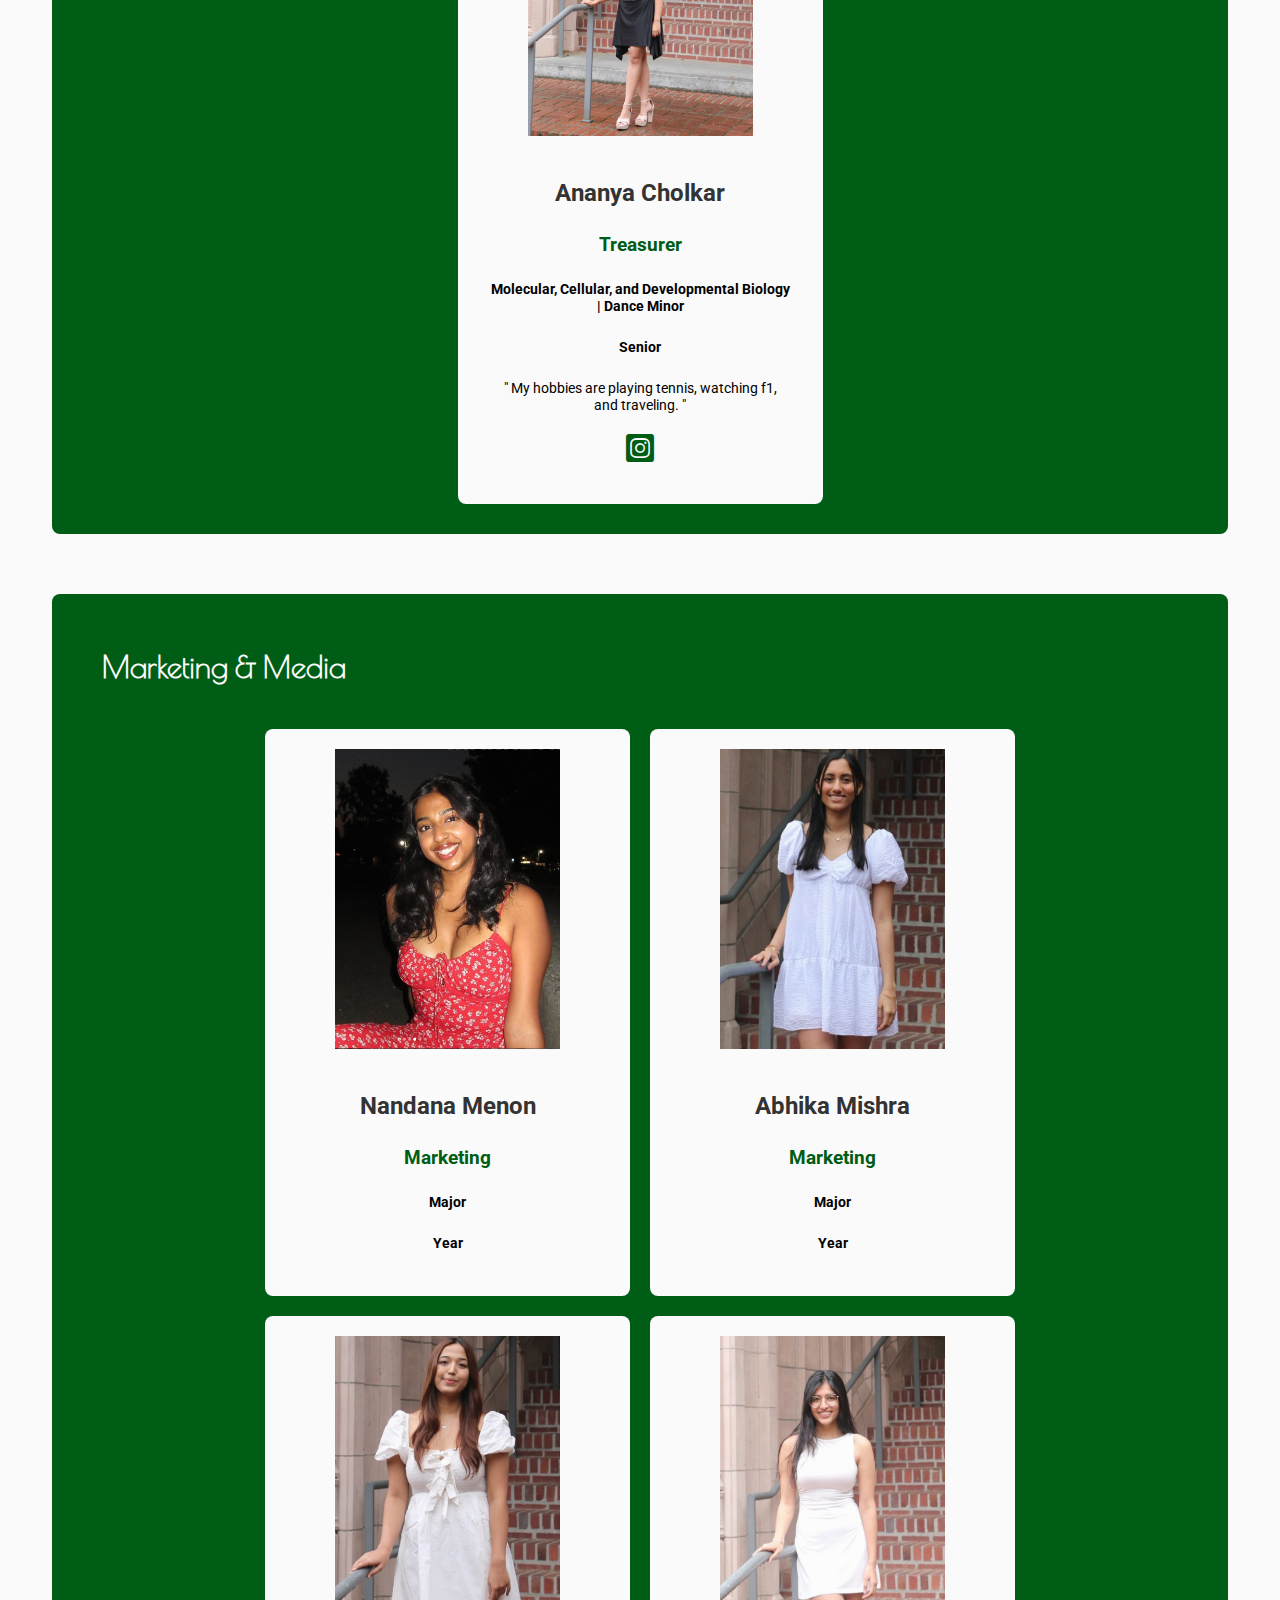
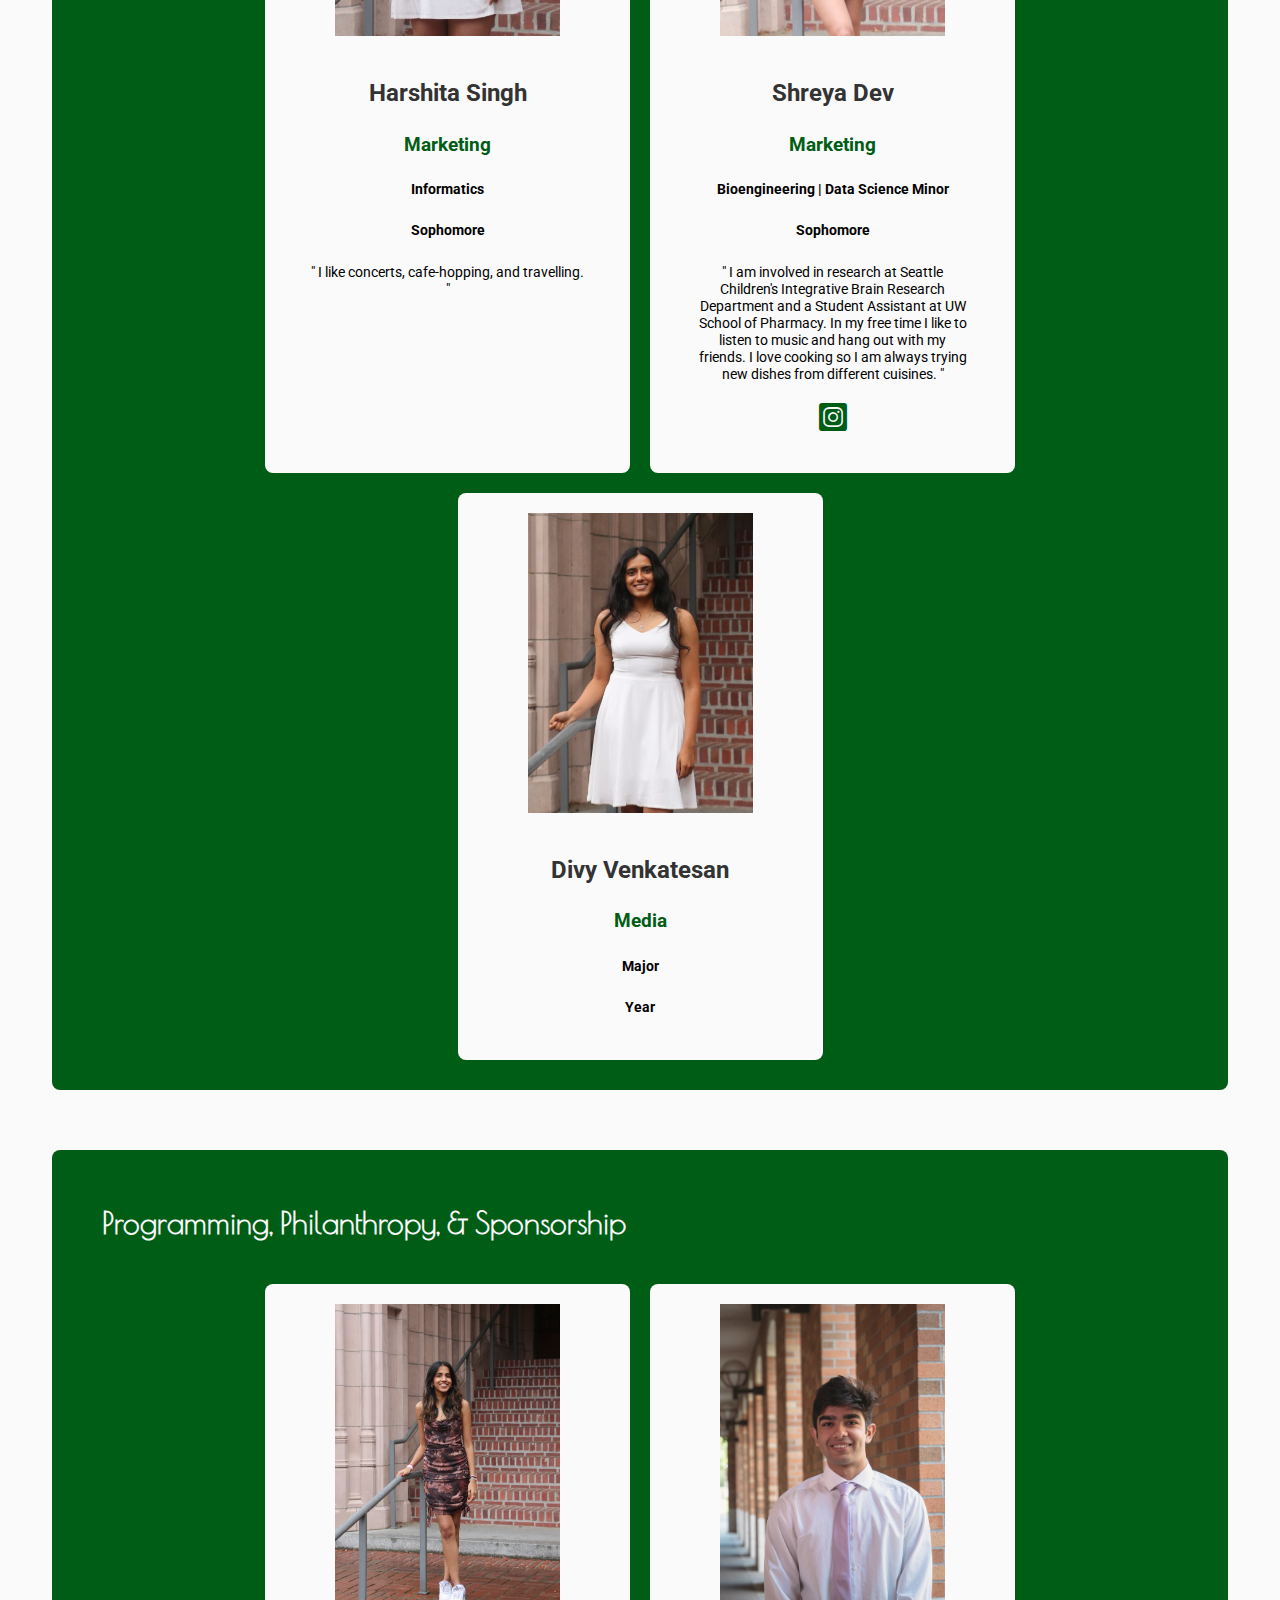
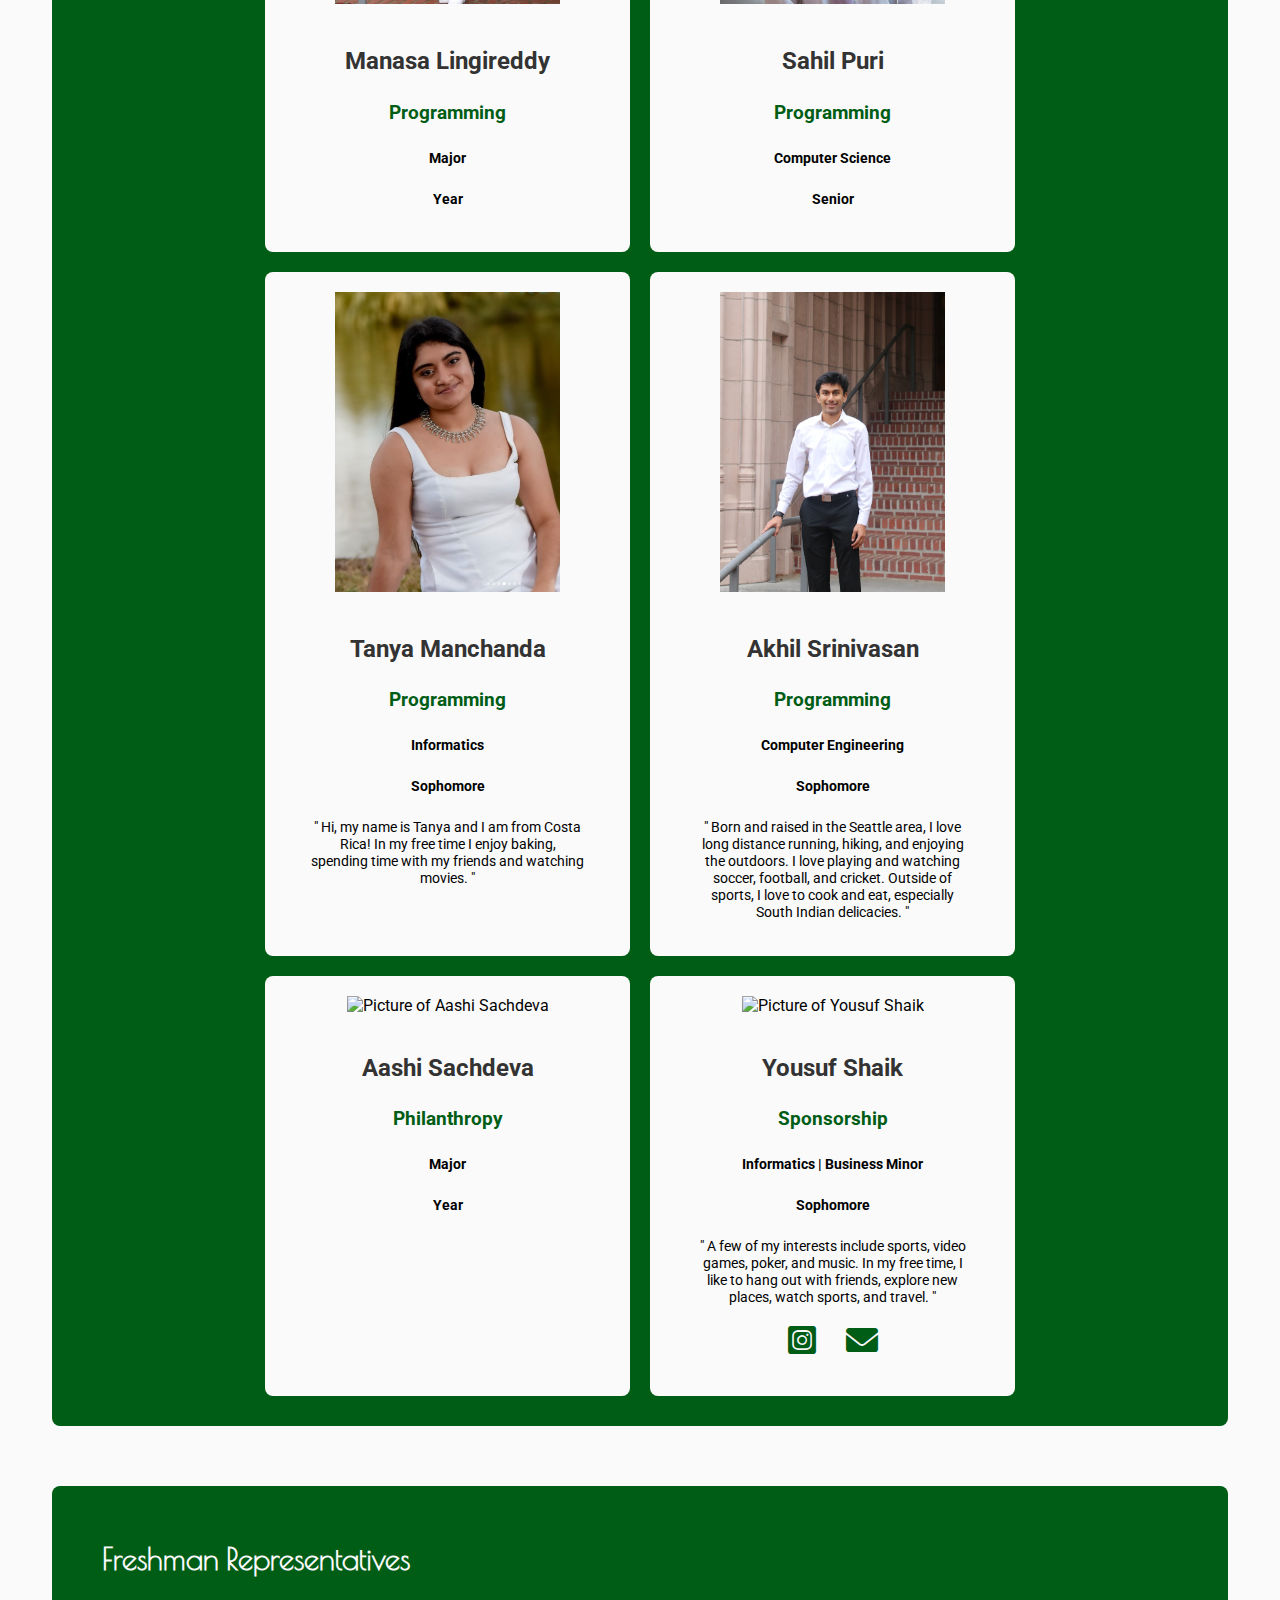
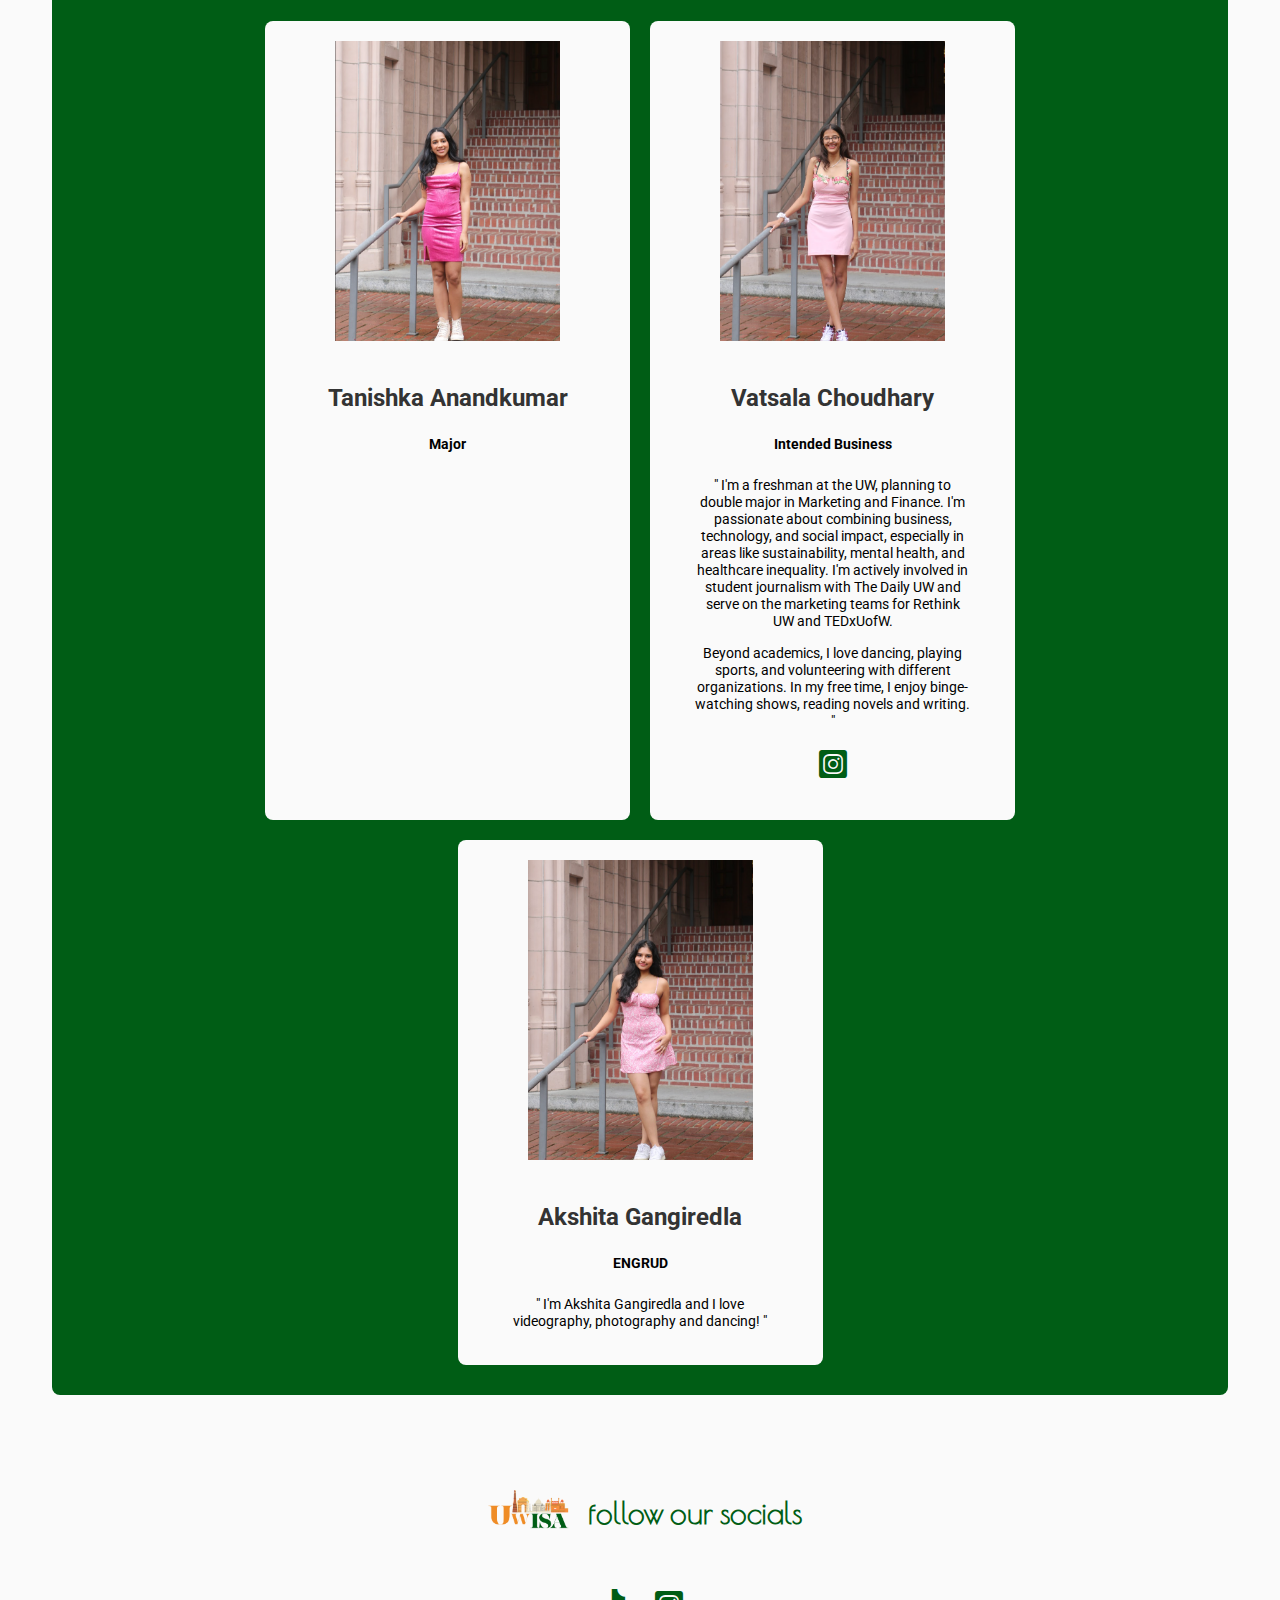
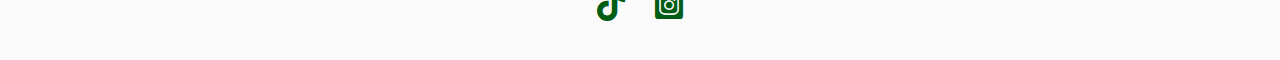
==== commit e24e80fb: "Update about.html" ====
--- a/about.html
+++ b/about.html
@@ -123,7 +123,7 @@
                 <div class="subteam">
                     <h2>Programming, Philanthropy, & Sponsorship</h2>
                     <div class="member">
-                        <img src="images/Screenshot 2024-12-20 at 5.42.27 PM.png" alt="Picture of Manasa Lingireddy">
+                        <img src="./boardPics/Manasa Lingireddy.png" alt="Picture of Manasa Lingireddy">
                         <h3>Manasa Lingireddy</h3>
                         <h4>Programming</h4>
                         <h5>Major</h5>
@@ -193,12 +193,12 @@
                 <div class="subteam">
                     <h2>Freshman Representatives</h2>
                     <div class="member">
-                        <img src="images/Screenshot 2024-12-20 at 5.46.32 PM.png" alt="Picture of Tanishka Anandkumar">
+                        <img src="./boardPics/Tanishka Anandkumar.png" alt="Picture of Tanishka Anandkumar">
                         <h3>Tanishka Anandkumar</h3>
                         <h5>Major</h5>
                     </div>
                     <div class="member">
-                        <img src="images/Screenshot 2024-12-20 at 5.47.11 PM.png" alt="Picture of Vatsala Choudhary">
+                        <img src="./boardPics/Vatsala Choudhary.png" alt="Picture of Vatsala Choudhary">
                         <h3>Vatsala Choudhary</h3>
                         <h5>Intended Business</h5>
                         <p>
@@ -220,7 +220,7 @@
                         </ul>
                     </div>
                     <div class="member">
-                        <img src="images/Screenshot 2024-12-20 at 5.47.49 PM.png" alt="Picture of Akshita Gangiredla">
+                        <img src="./boardPics/Akshita Gangiredla.png" alt="Picture of Akshita Gangiredla">
                         <h3>Akshita Gangiredla</h3>
                         <h5>ENGRUD</h5>
                         <p>" I'm Akshita Gangiredla and I love videography, photography and dancing! "</p>
--- a/about.css
+++ b/about.css
@@ -147,7 +147,7 @@
 }
 
 .member img {
-    width: 200px; /* Fixed size for images */
+    width: 225px; /* Fixed size for images */
     height: 300px;
     object-fit: cover;
     margin-bottom: 15px;
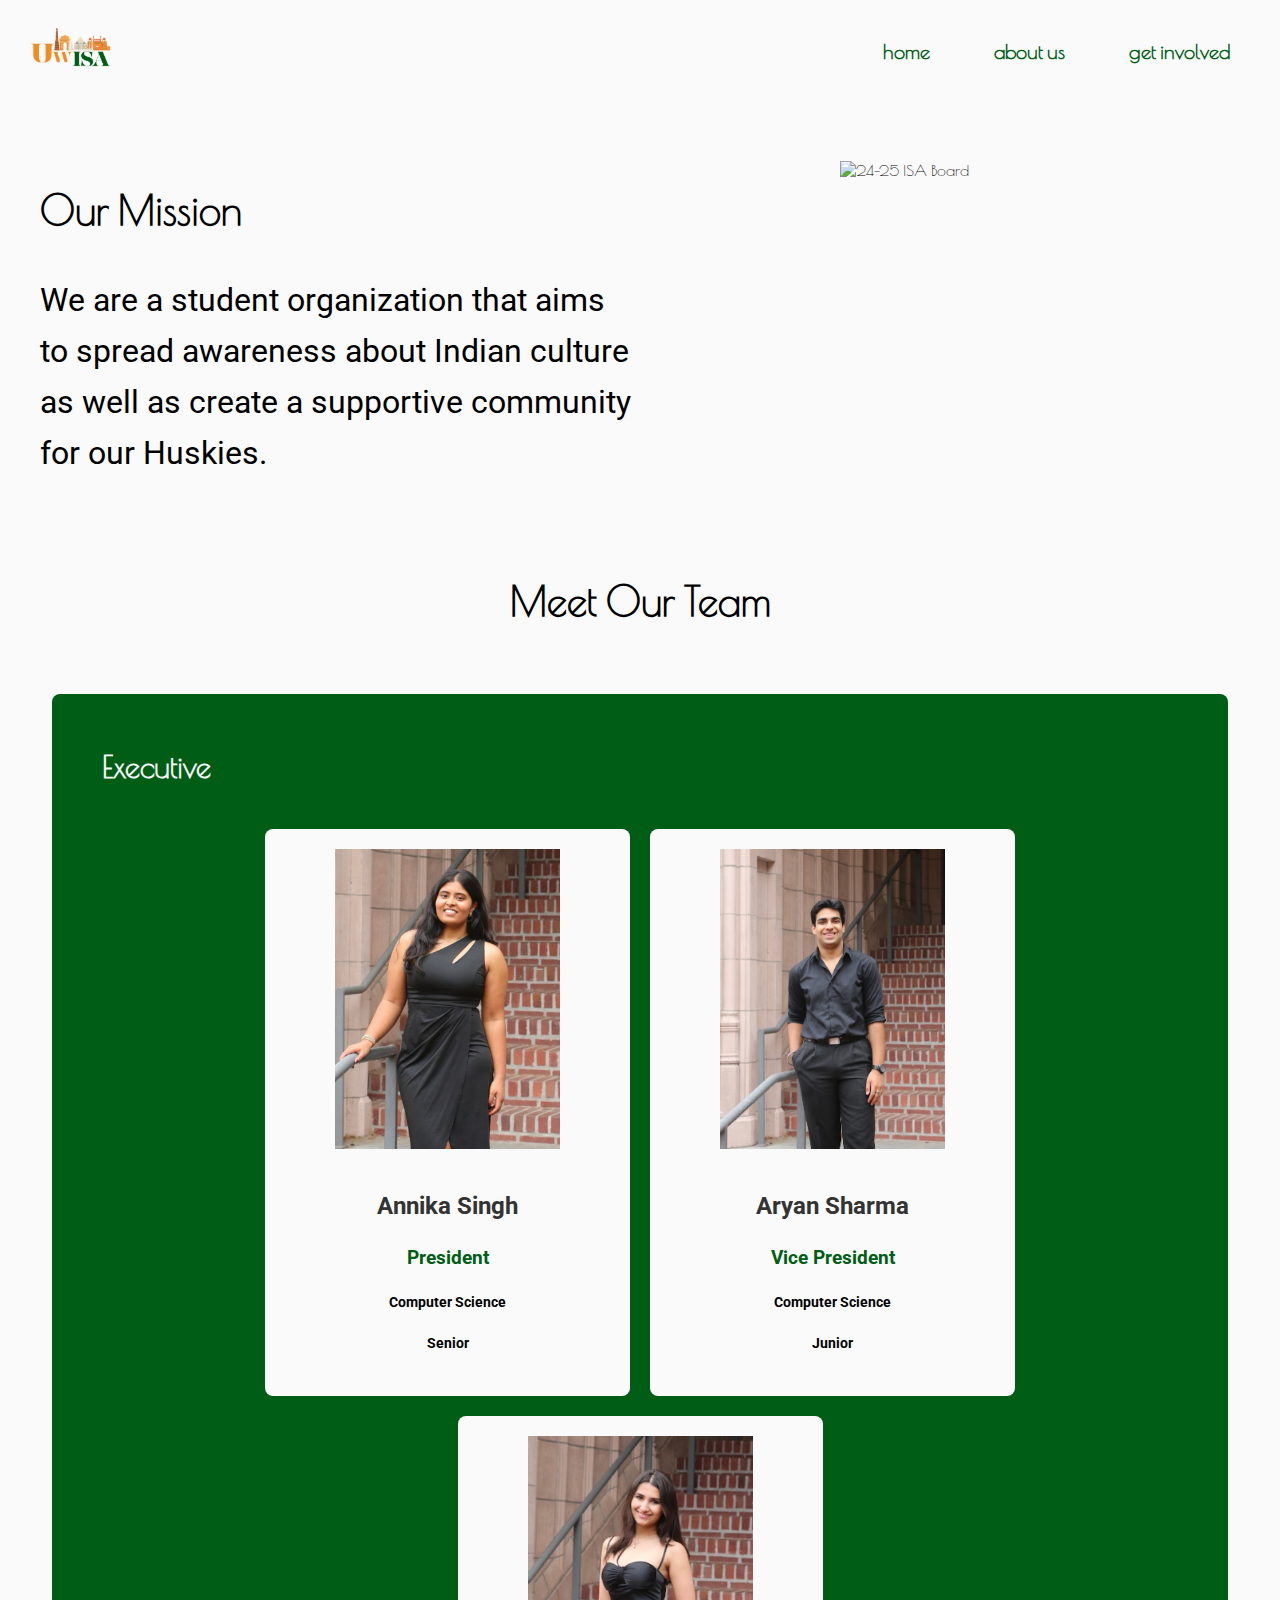
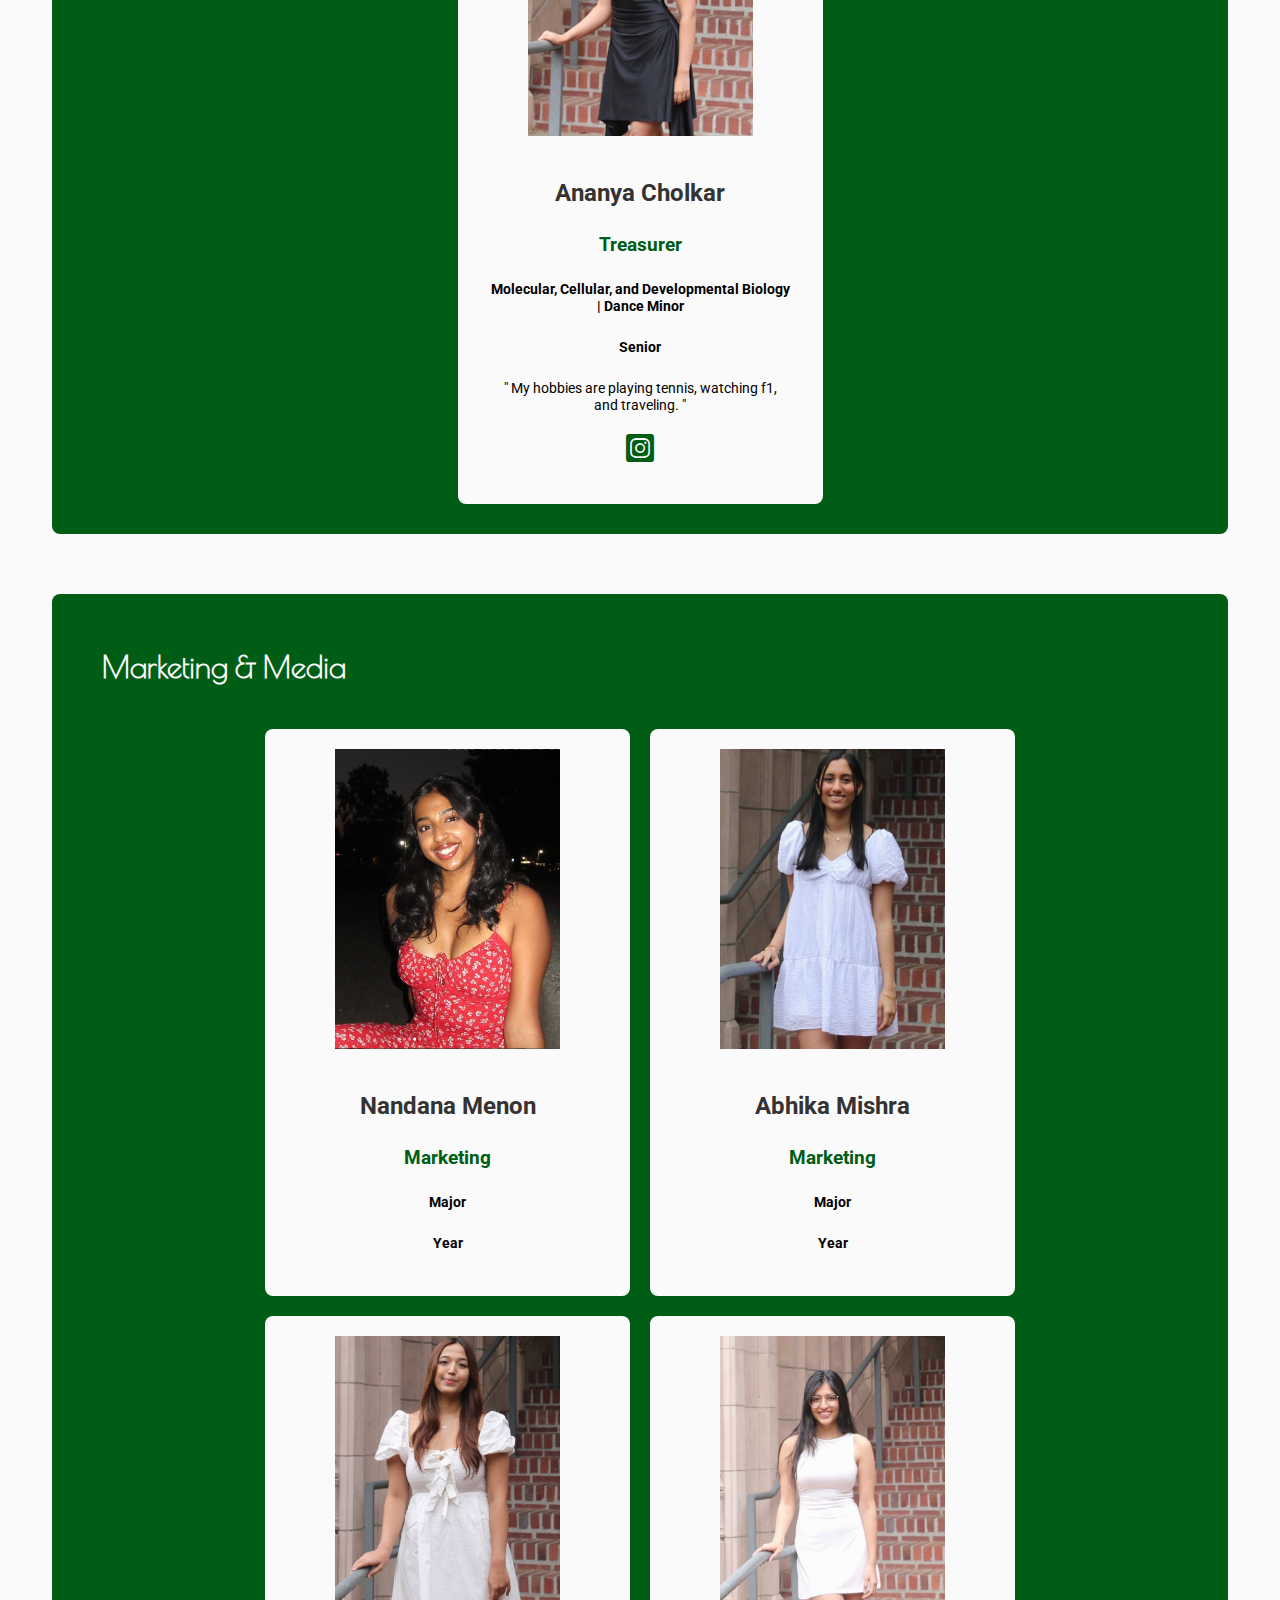
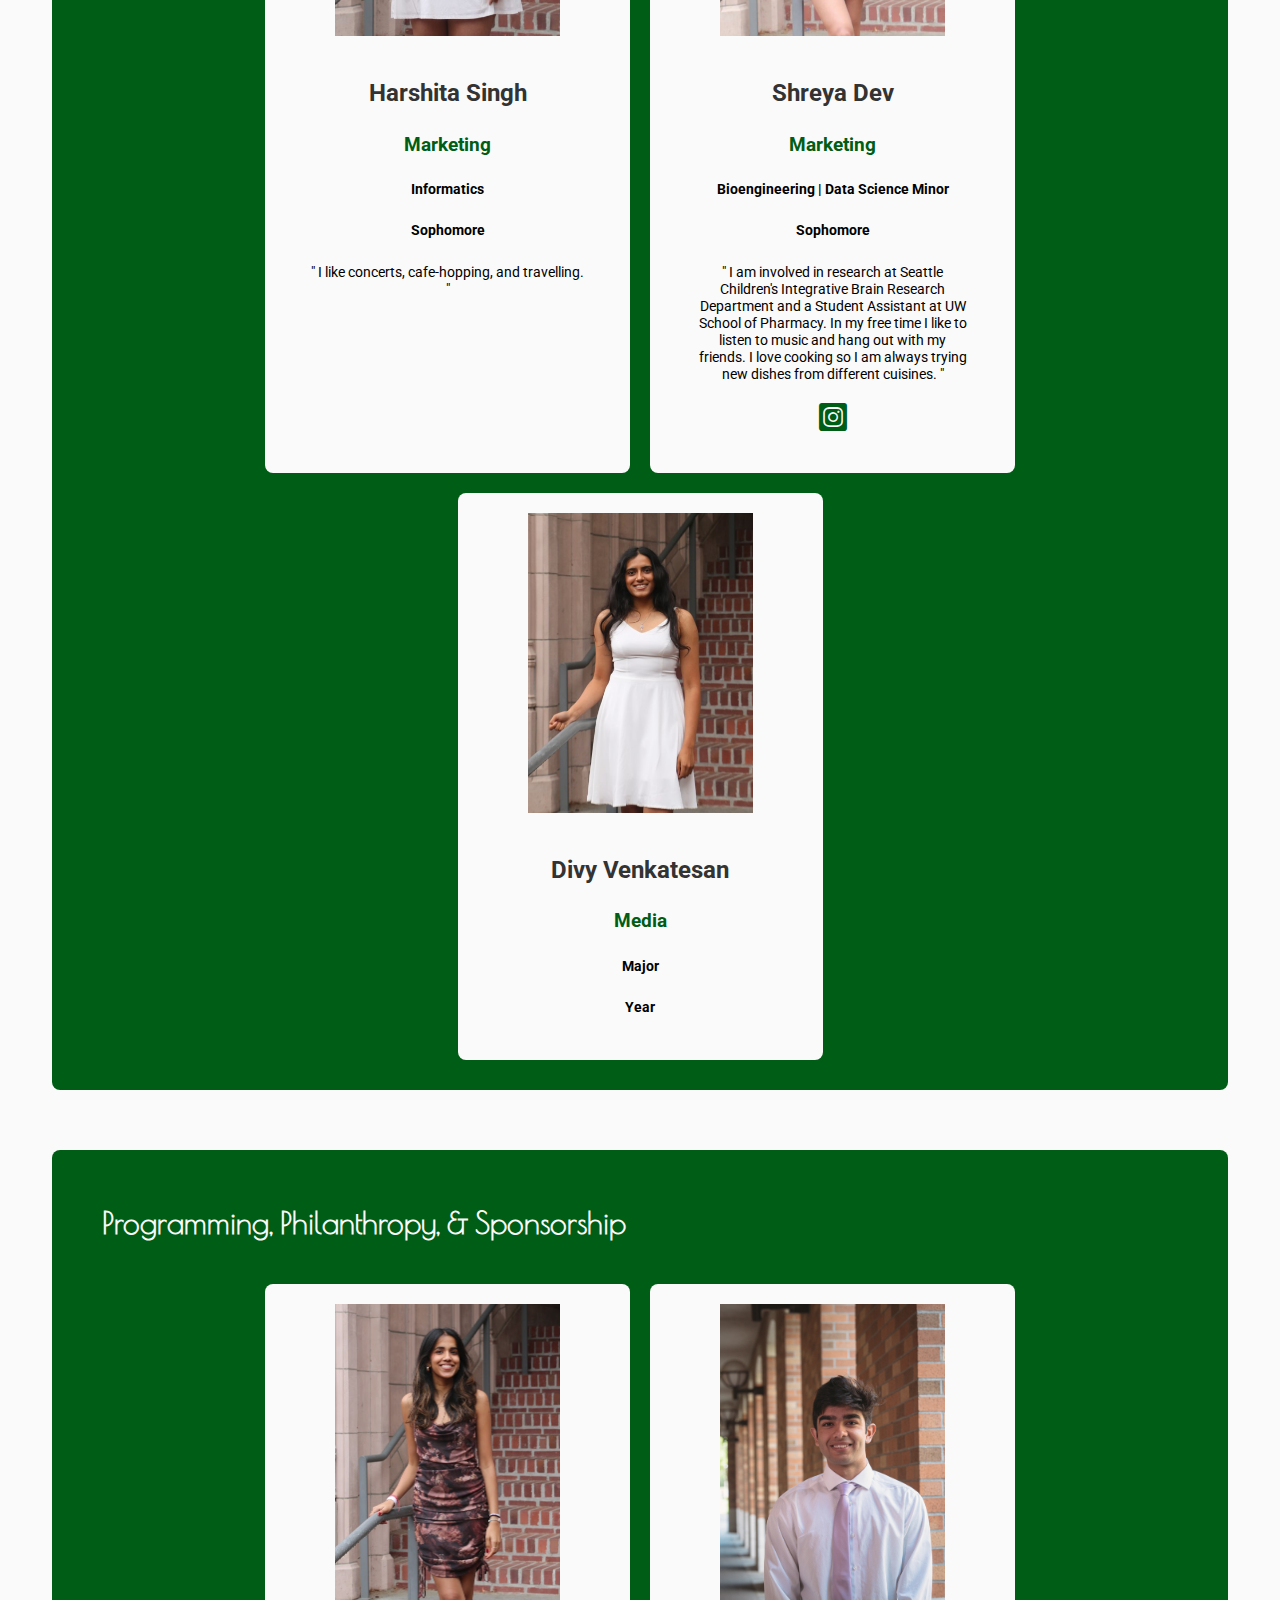
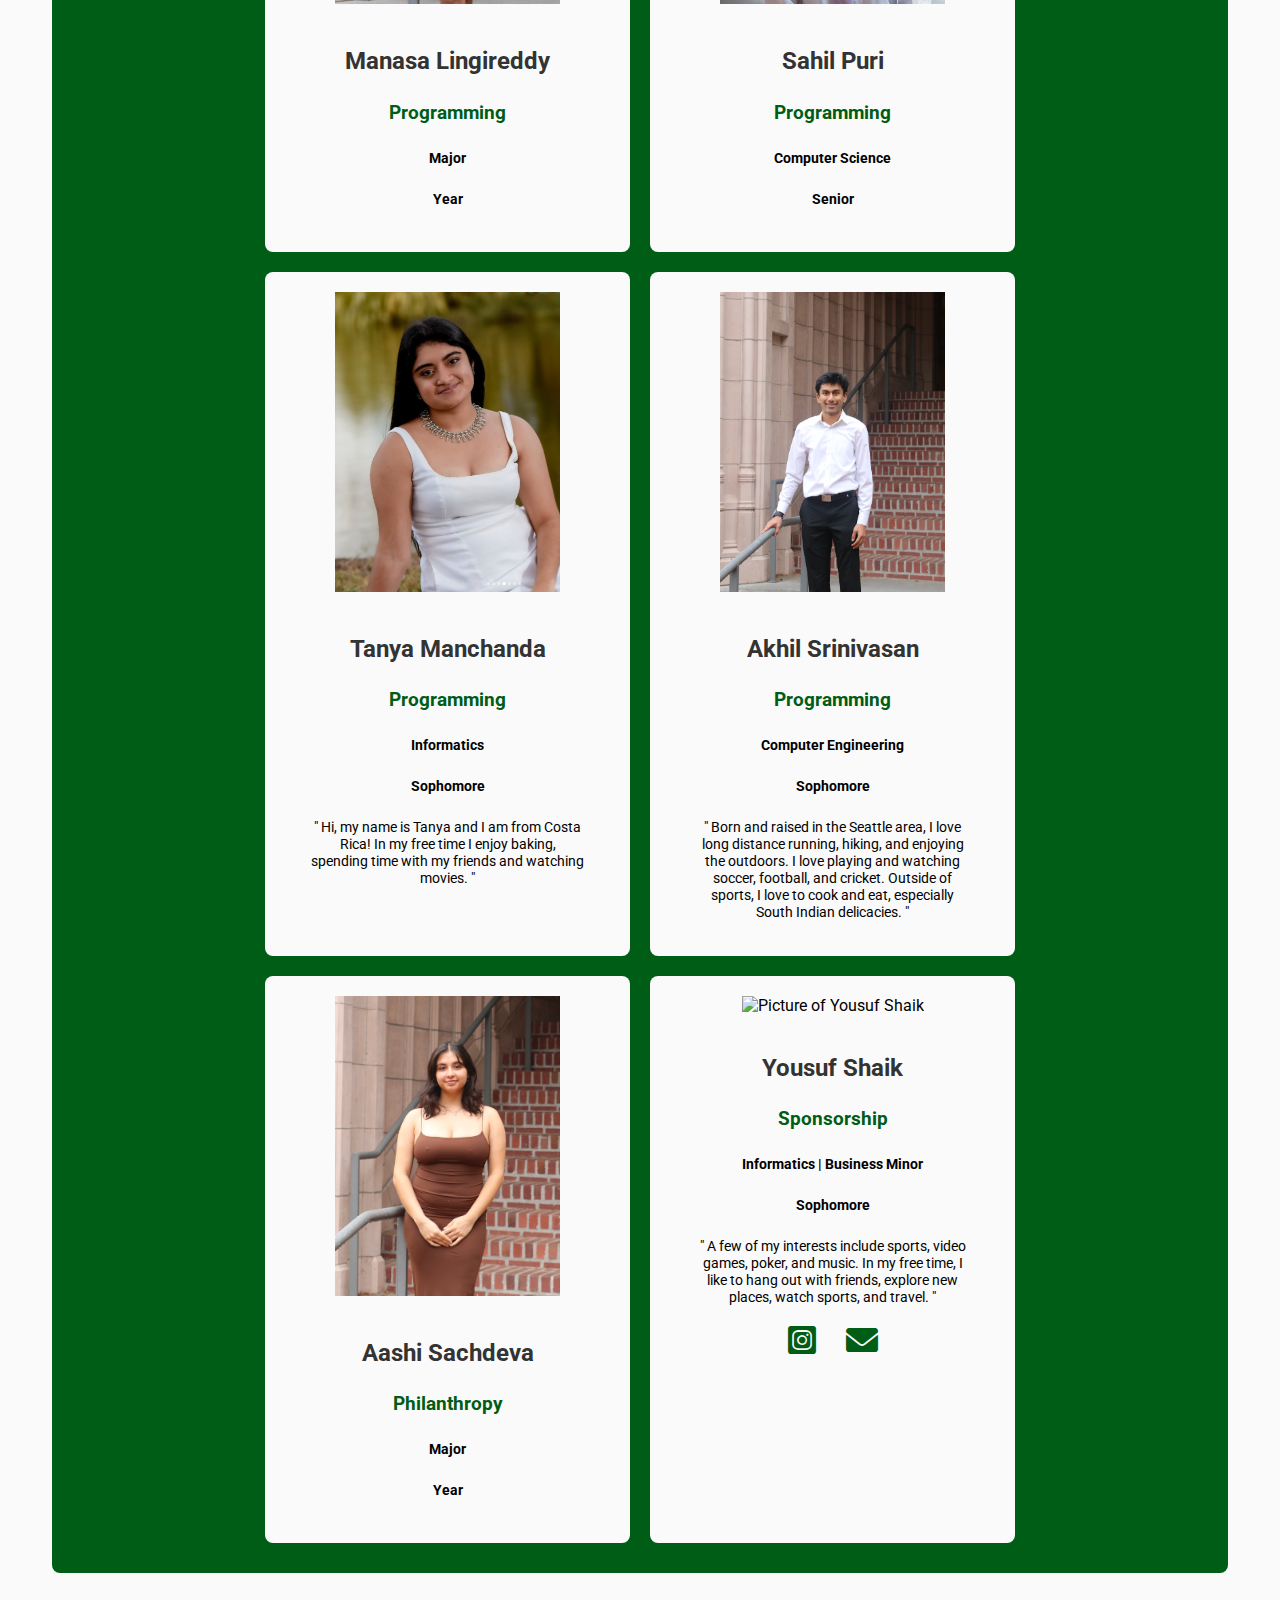
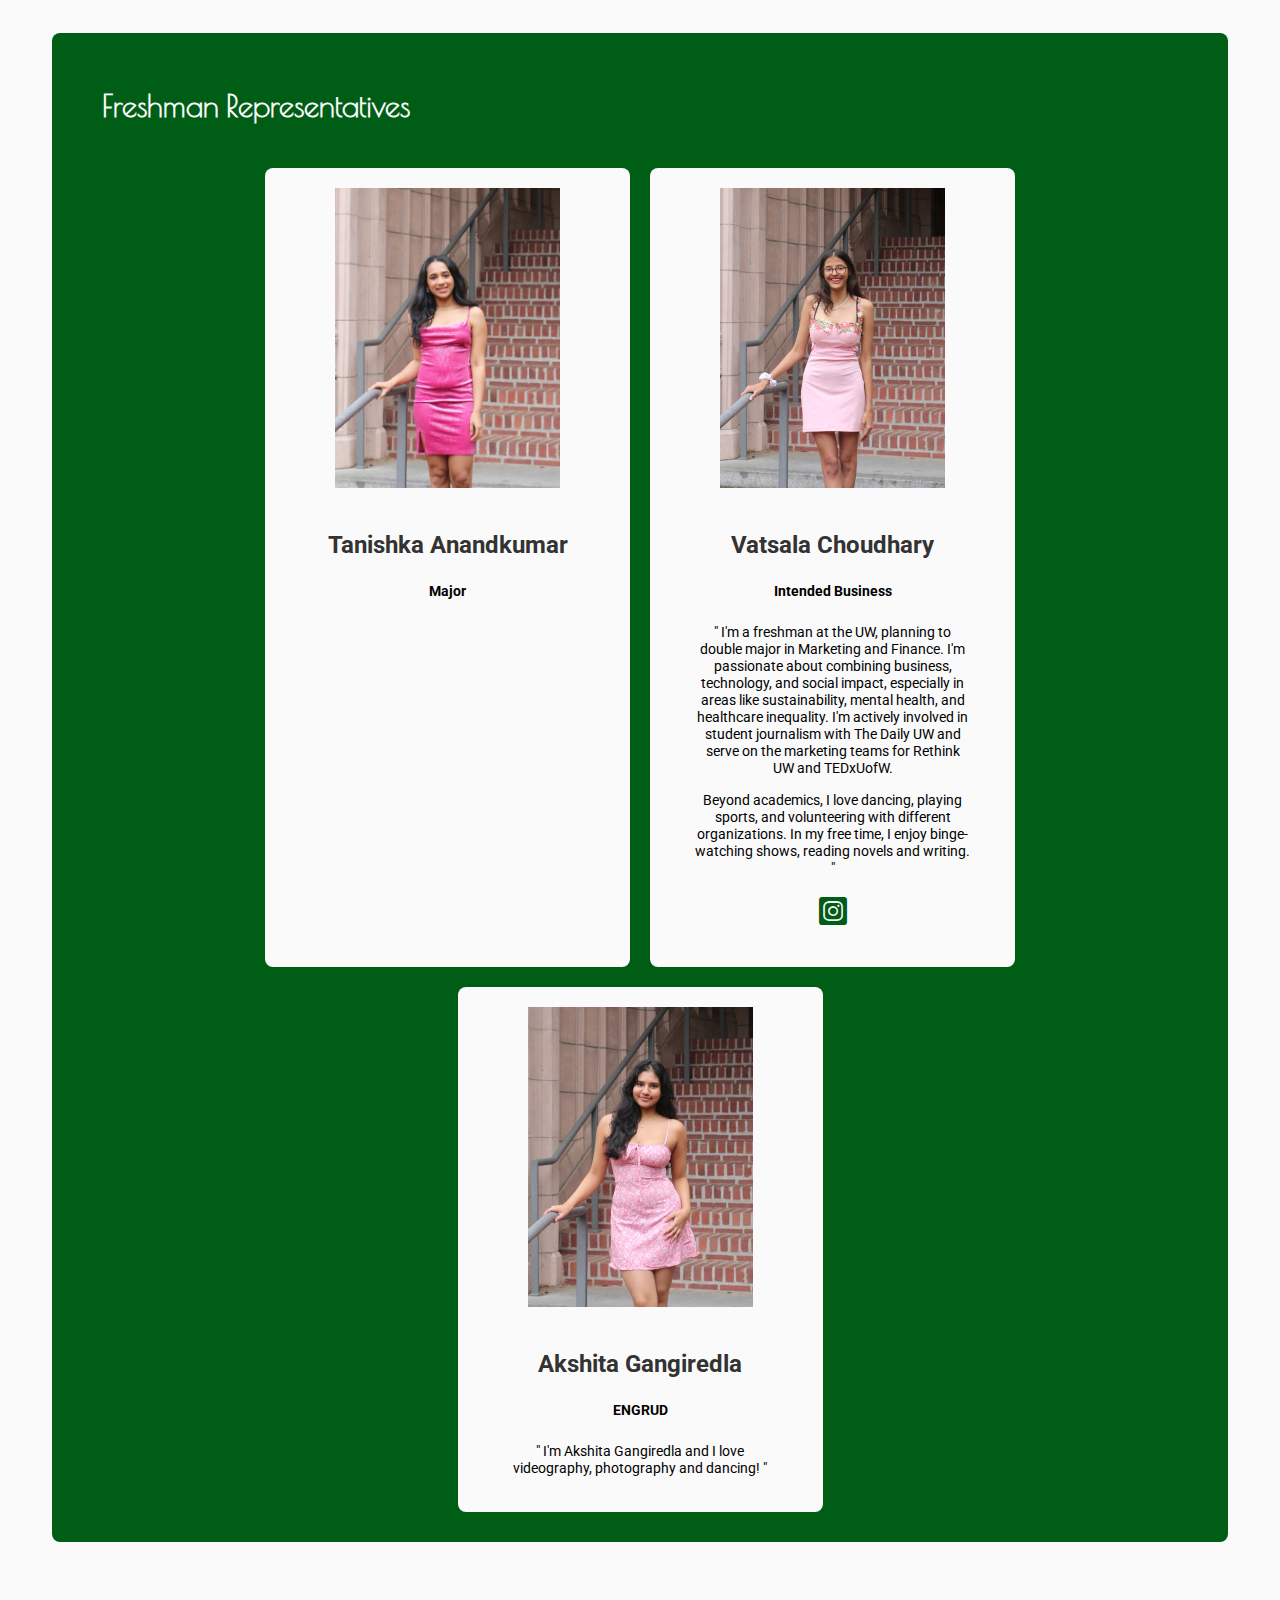
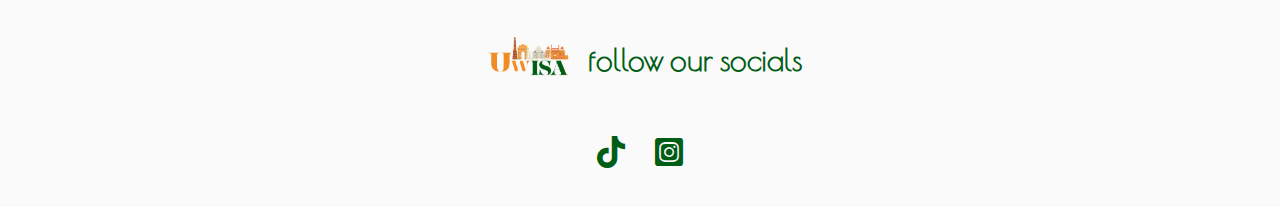
==== commit 70497aad: "Update about.html" ====
--- a/about.html
+++ b/about.html
@@ -123,7 +123,7 @@
                 <div class="subteam">
                     <h2>Programming, Philanthropy, & Sponsorship</h2>
                     <div class="member">
-                        <img src="./boardPics/Manasa Lingireddy.png" alt="Picture of Manasa Lingireddy">
+                        <img src="boardPics/Manasa Lingireddy.png" alt="Picture of Manasa Lingireddy">
                         <h3>Manasa Lingireddy</h3>
                         <h4>Programming</h4>
                         <h5>Major</h5>
@@ -160,14 +160,14 @@
                         </p>
                     </div>
                     <div class="member">
-                        <img src="images/Screenshot 2024-12-20 at 5.45.48 PM.png" alt="Picture of Aashi Sachdeva">
+                        <img src="boardPics/Aashi Sachdeva.png" alt="Picture of Aashi Sachdeva">
                         <h3>Aashi Sachdeva</h3>
                         <h4>Philanthropy</h4>
                         <h5>Major</h5>
                         <h5>Year</h5>
                     </div>
                     <div class="member">
-                        <img src="images/Screenshot 2024-12-20 at 5.45.20 PM.png" alt="Picture of Yousuf Shaik">
+                        <img src="boardPics/Yousuf Shaik.png" alt="Picture of Yousuf Shaik">
                         <h3>Yousuf Shaik</h3>
                         <h4>Sponsorship</h4>
                         <h5>Informatics | Business Minor</h5>
@@ -193,12 +193,12 @@
                 <div class="subteam">
                     <h2>Freshman Representatives</h2>
                     <div class="member">
-                        <img src="./boardPics/Tanishka Anandkumar.png" alt="Picture of Tanishka Anandkumar">
+                        <img src="boardPics/Tanishka Anandkumar.png" alt="Picture of Tanishka Anandkumar">
                         <h3>Tanishka Anandkumar</h3>
                         <h5>Major</h5>
                     </div>
                     <div class="member">
-                        <img src="./boardPics/Vatsala Choudhary.png" alt="Picture of Vatsala Choudhary">
+                        <img src="boardPics/Vatsala Choudhary.png" alt="Picture of Vatsala Choudhary">
                         <h3>Vatsala Choudhary</h3>
                         <h5>Intended Business</h5>
                         <p>
@@ -220,7 +220,7 @@
                         </ul>
                     </div>
                     <div class="member">
-                        <img src="./boardPics/Akshita Gangiredla.png" alt="Picture of Akshita Gangiredla">
+                        <img src="boardPics/Akshita Gangiredla.png" alt="Picture of Akshita Gangiredla">
                         <h3>Akshita Gangiredla</h3>
                         <h5>ENGRUD</h5>
                         <p>" I'm Akshita Gangiredla and I love videography, photography and dancing! "</p>
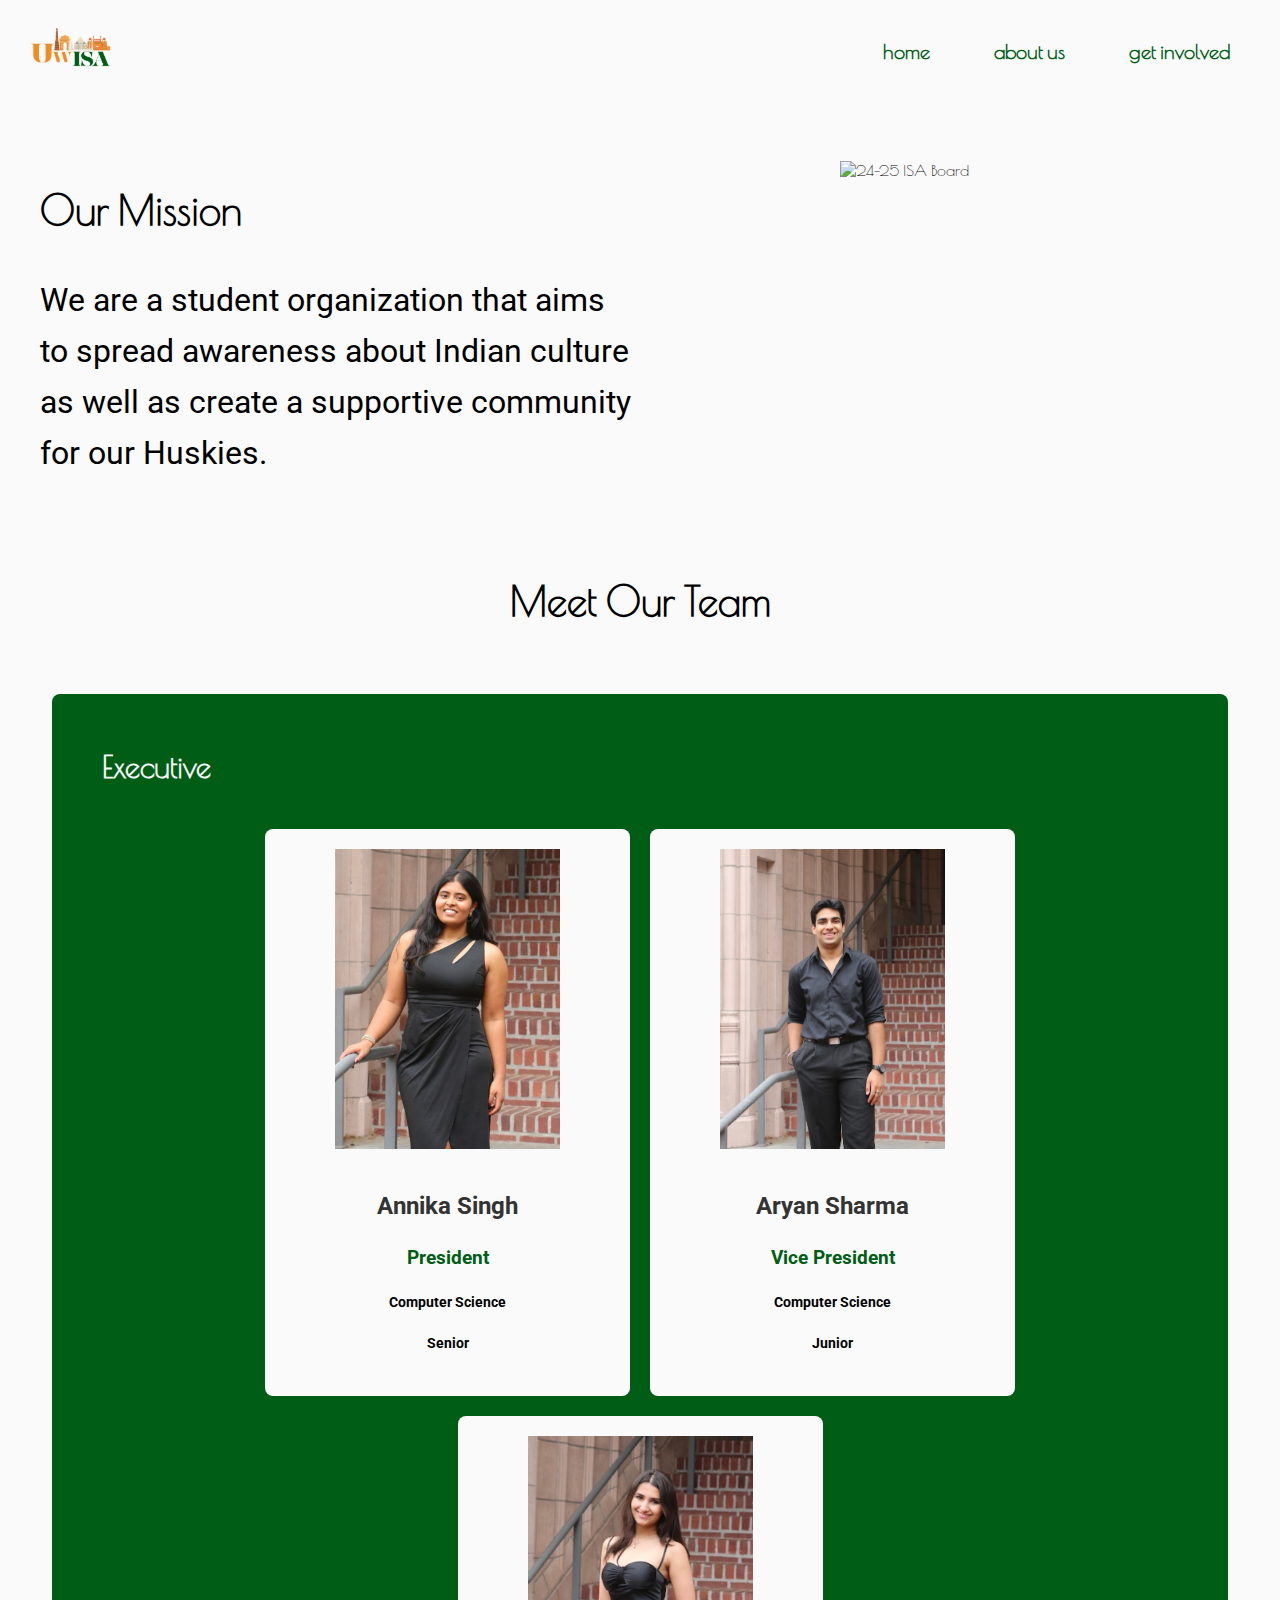
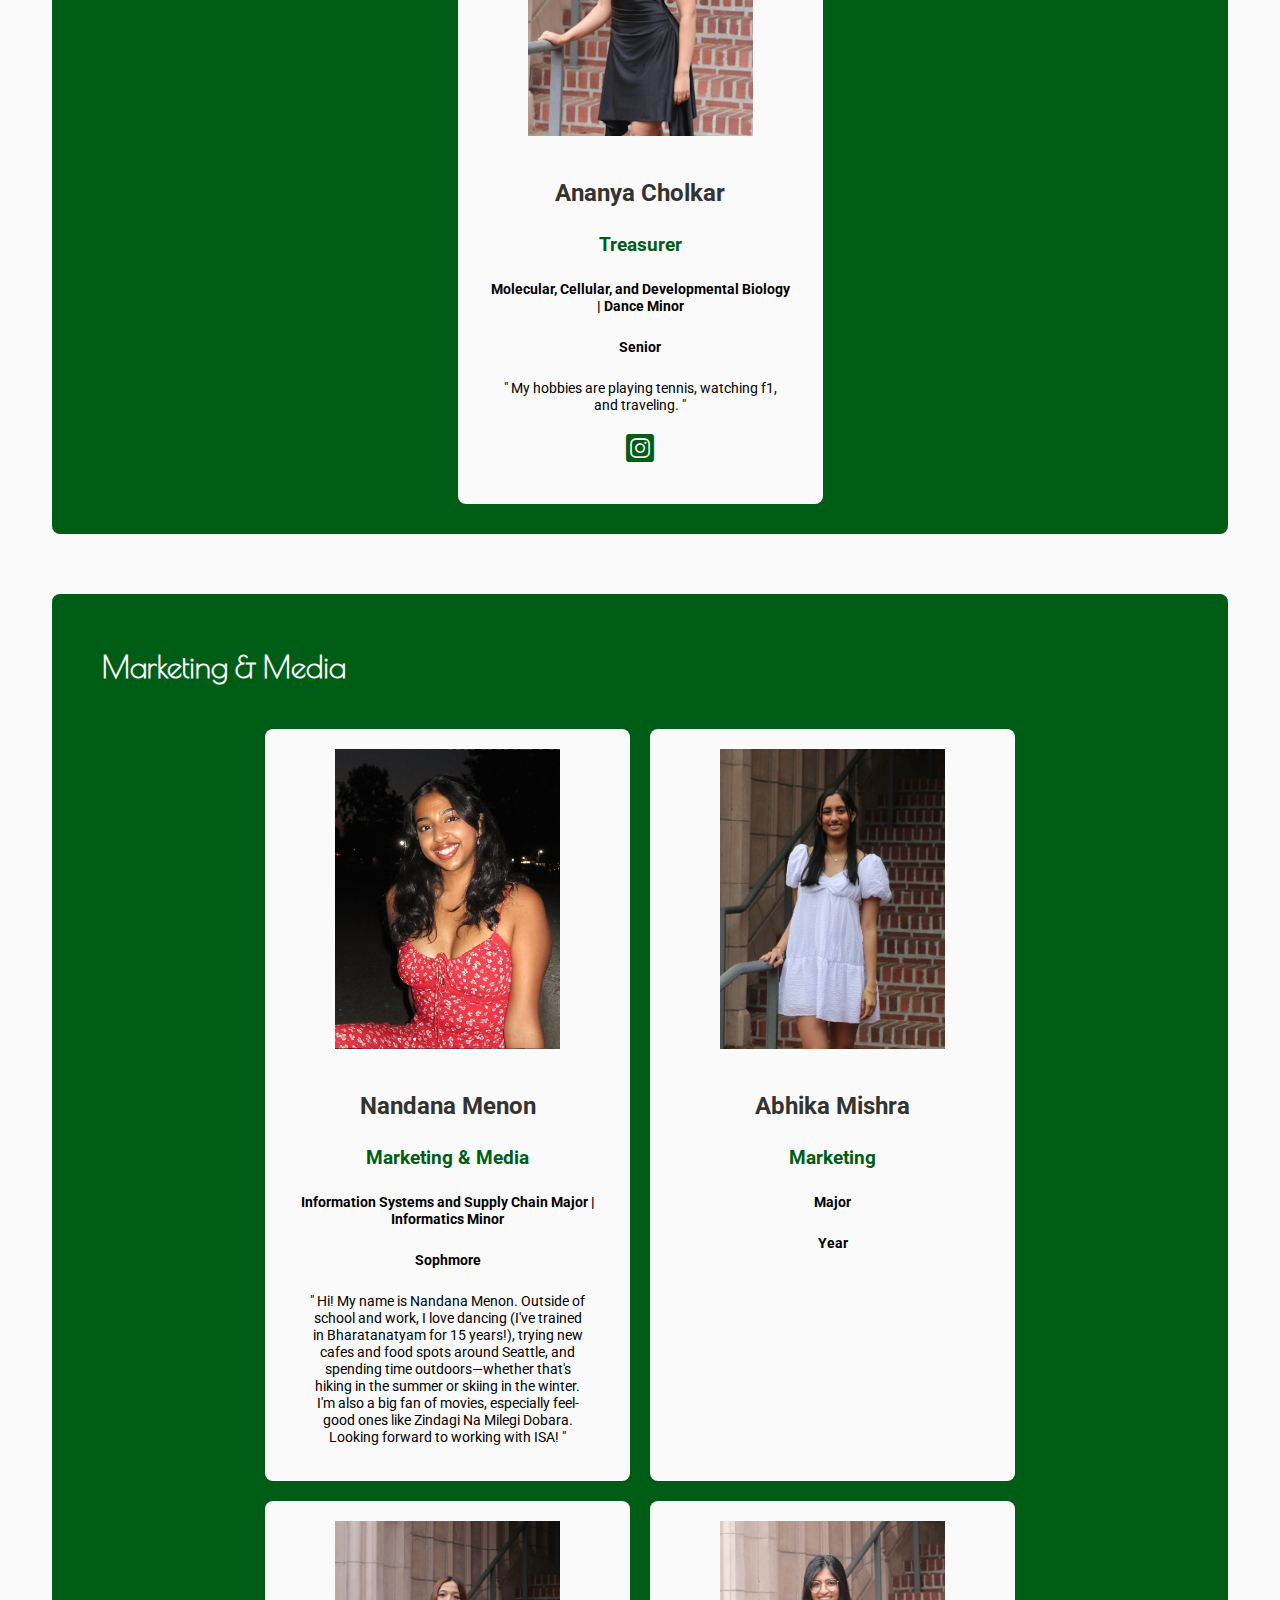
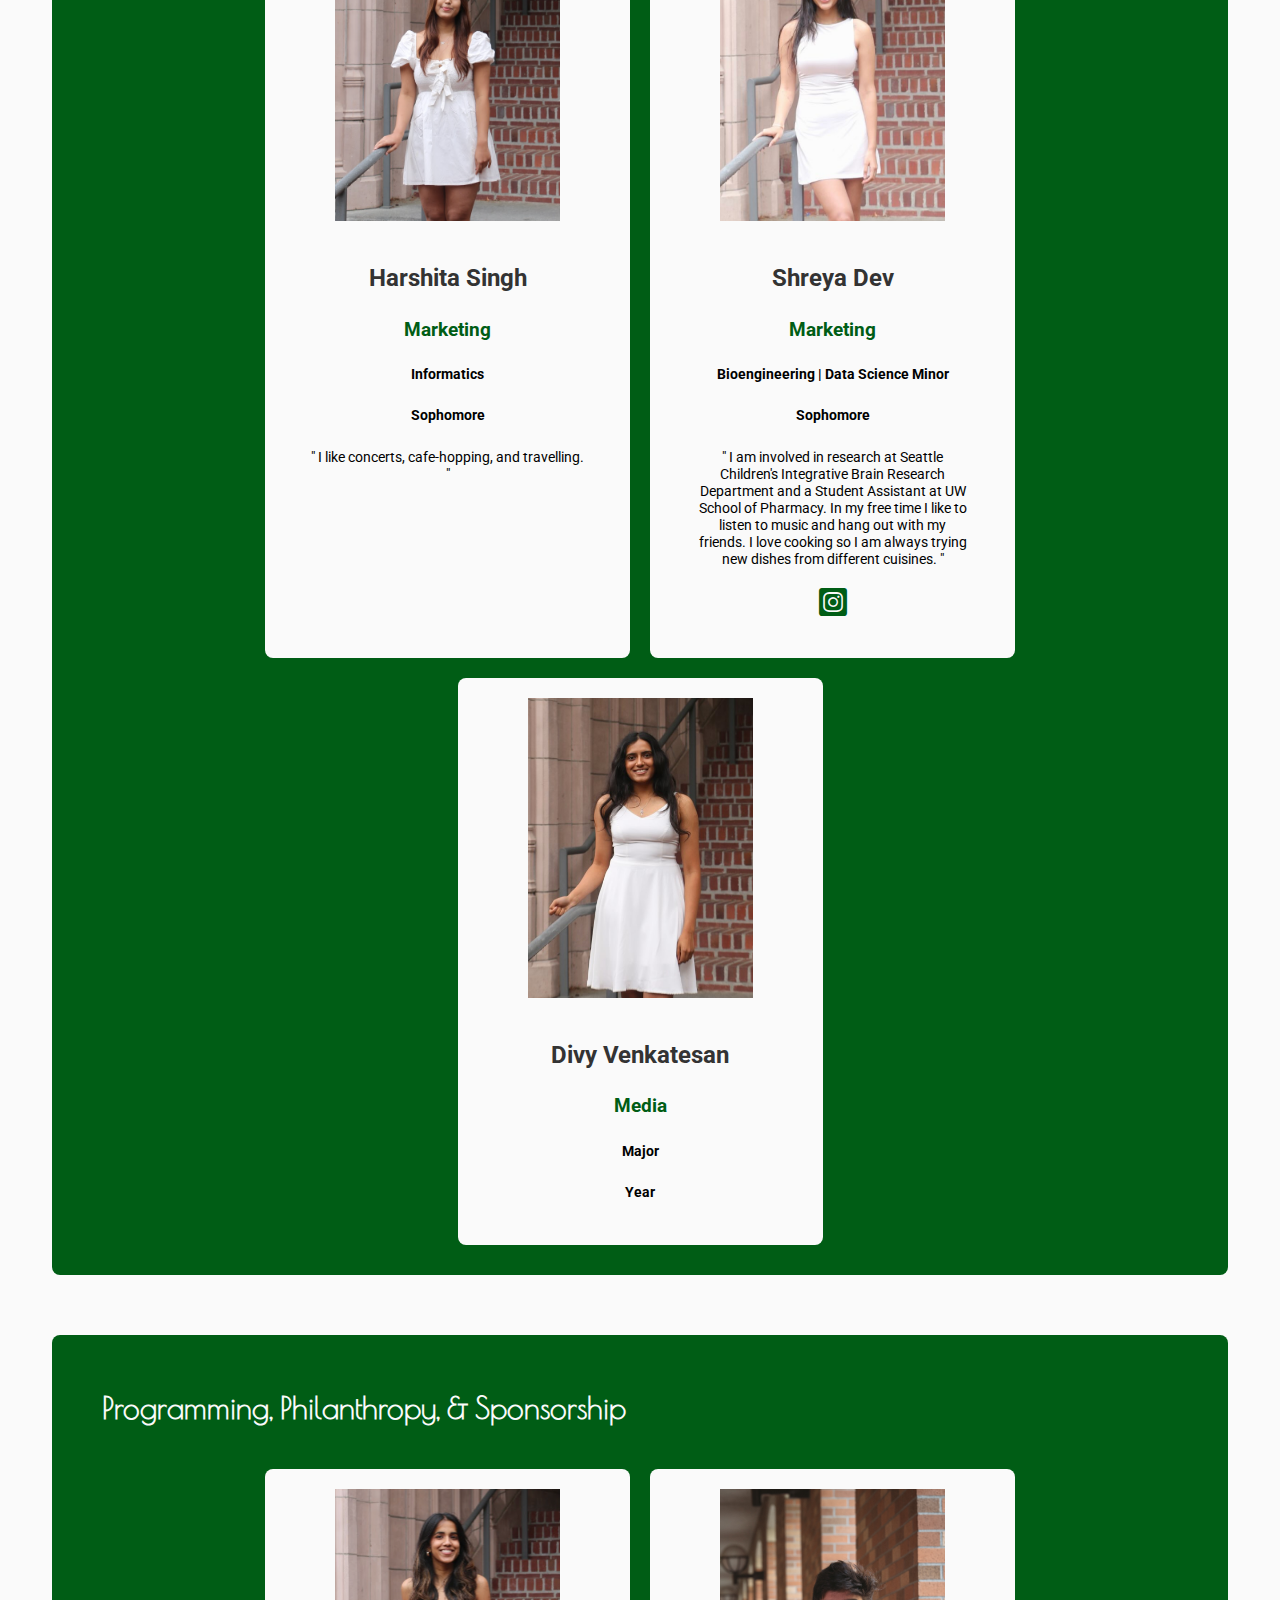
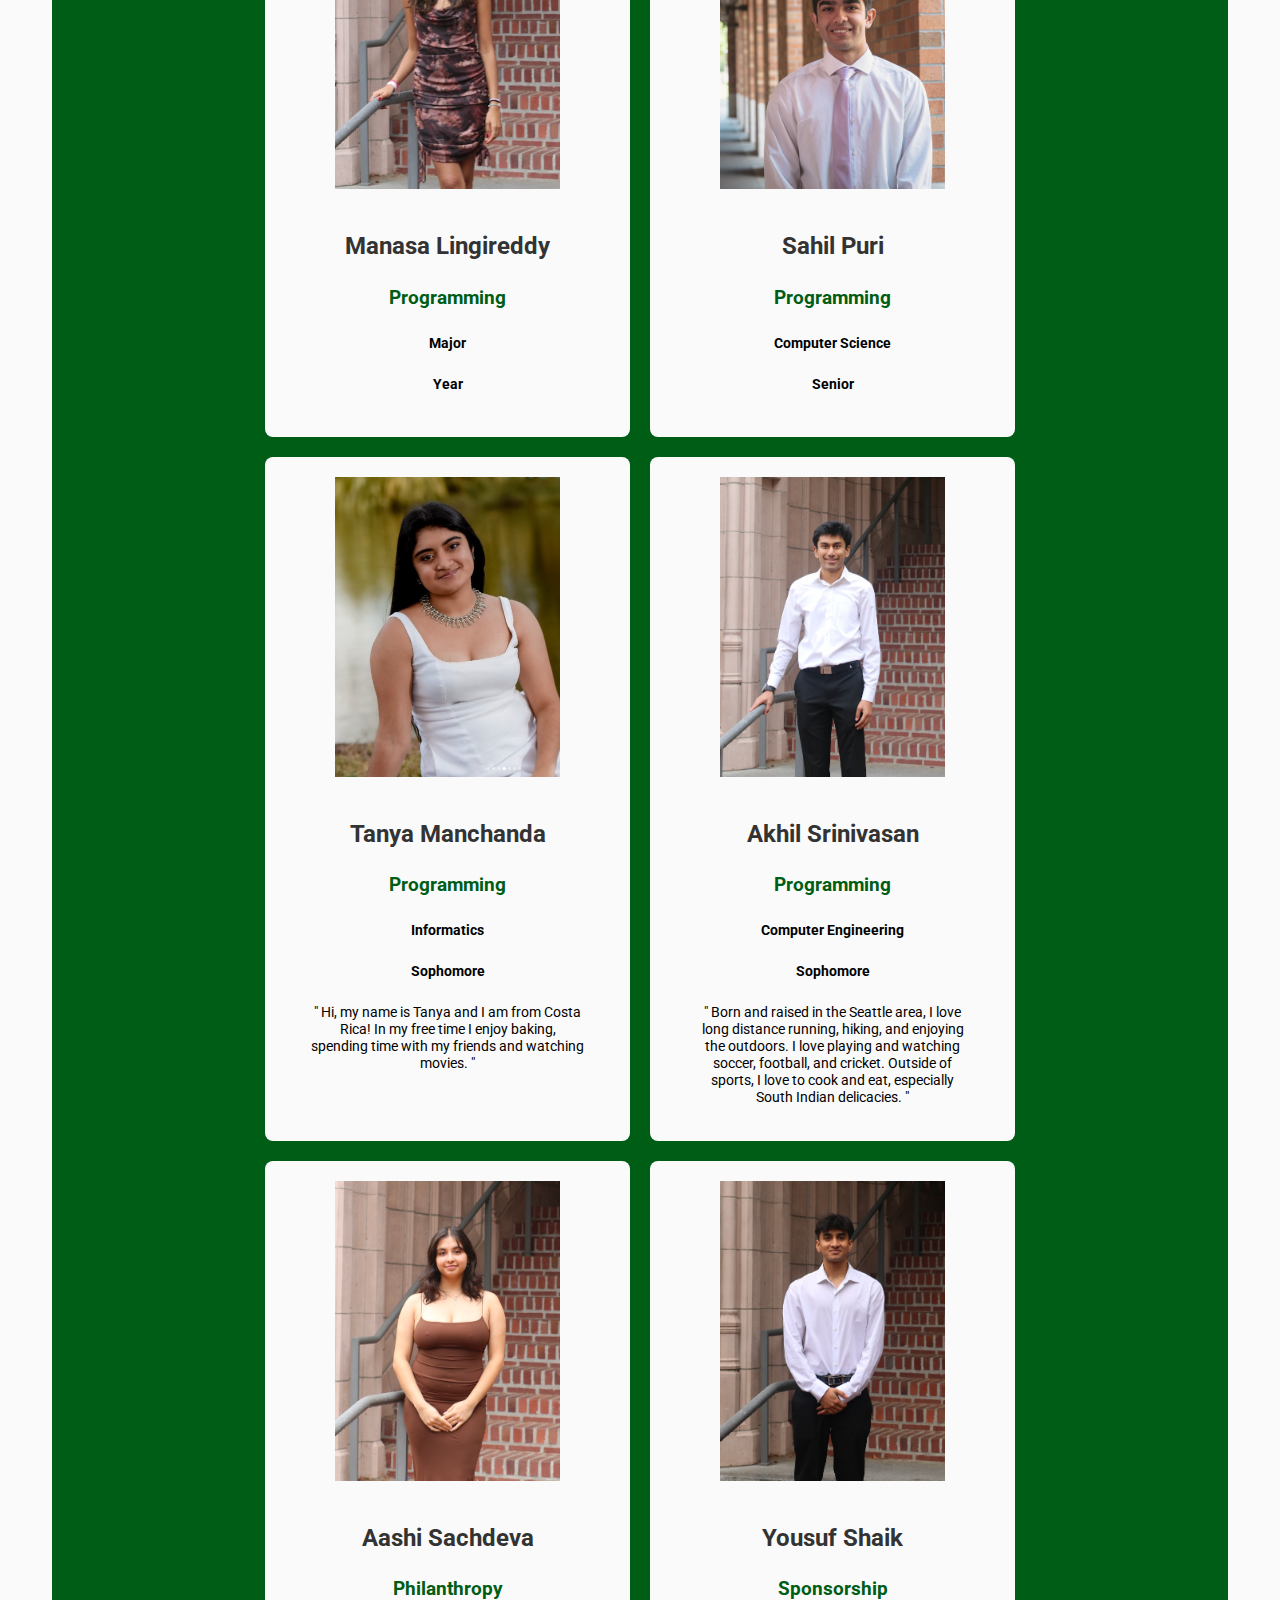
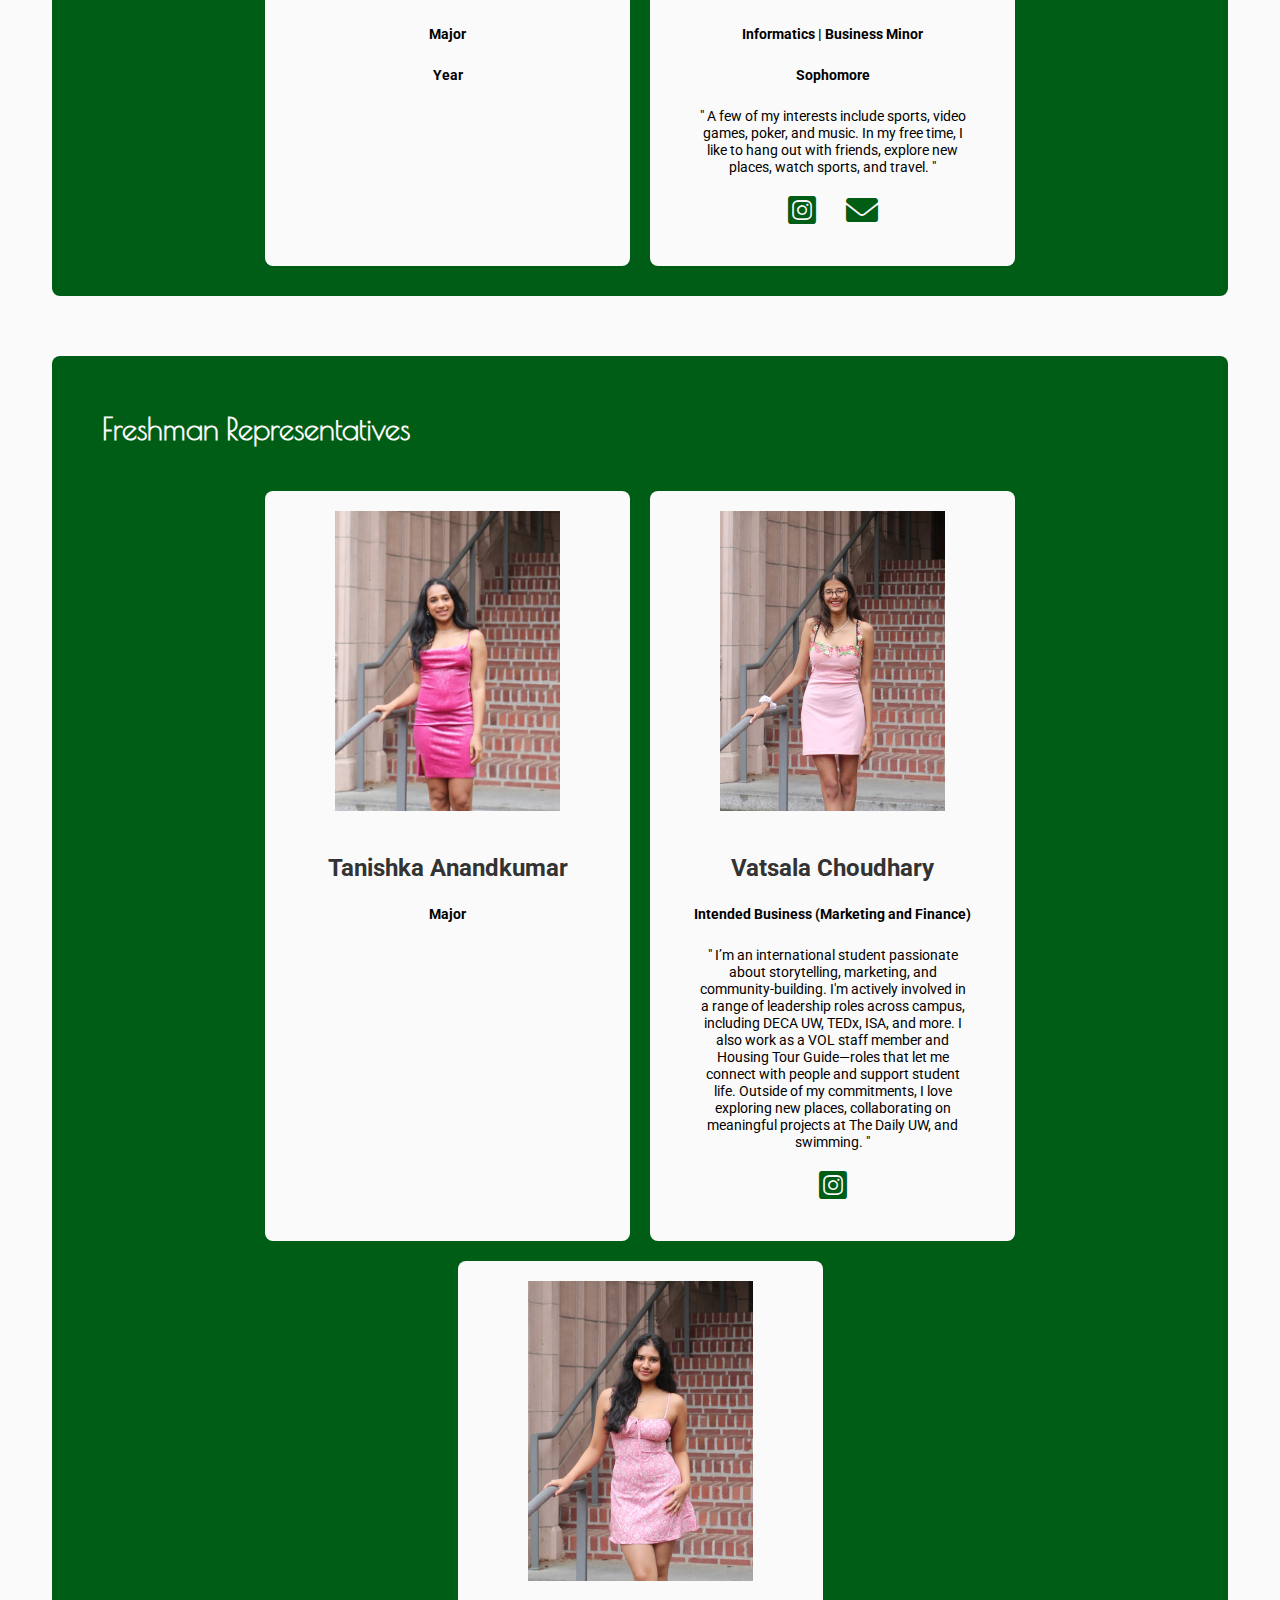
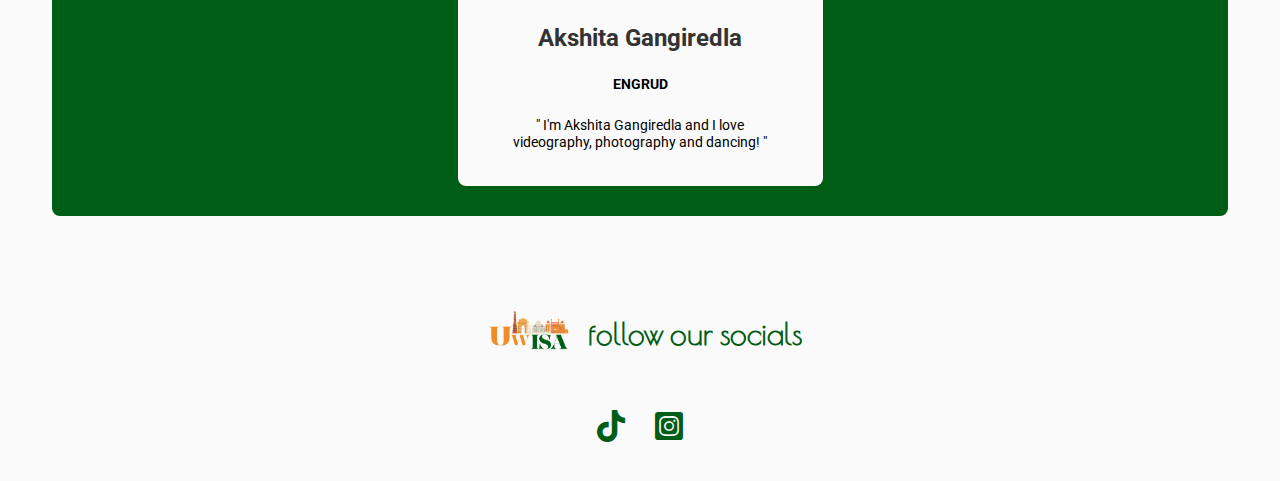
==== commit 531f5f70: "Update about.html" ====
--- a/about.html
+++ b/about.html
@@ -74,9 +74,15 @@
                     <div class="member">
                         <img src="./boardPics/Nandana Menon.png" alt="Picture of Nandana Menon">
                         <h3>Nandana Menon</h3>
-                        <h4>Marketing</h4>
-                        <h5>Major</h5>
-                        <h5>Year</h5>
+                        <h4>Marketing & Media</h4>
+                        <h5>Information Systems and Supply Chain Major | Informatics Minor</h5>
+                        <h5>Sophmore</h5>
+                        <p>
+                            " Hi! My name is Nandana Menon. Outside of school and work, I love dancing (I've trained in Bharatanatyam 
+                            for 15 years!), trying new cafes and food spots around Seattle, and spending time outdoors—whether that's 
+                            hiking in the summer or skiing in the winter. I'm also a big fan of movies, especially feel-good ones like 
+                            Zindagi Na Milegi Dobara. Looking forward to working with ISA! "
+                        </p>
                     </div>
                     <div class="member">
                         <img src="./boardPics/Abhika Mishra.png" alt="Picture of Abhika Mishra">
@@ -200,16 +206,13 @@
                     <div class="member">
                         <img src="boardPics/Vatsala Choudhary.png" alt="Picture of Vatsala Choudhary">
                         <h3>Vatsala Choudhary</h3>
-                        <h5>Intended Business</h5>
-                        <p>
-                            " I'm a freshman at the UW, planning to double major in Marketing and Finance. I'm passionate about combining 
-                            business, technology, and social impact, especially in areas like sustainability, mental health, and healthcare 
-                            inequality. I'm actively involved in student journalism with The Daily UW and serve on the marketing teams for 
-                            Rethink UW and TEDxUofW.
-                        </p>
-                        <p>
-                            Beyond academics, I love dancing, playing sports, and volunteering with different organizations.  In my free 
-                            time, I enjoy binge-watching shows, reading novels and writing.  "
+                        <h5>Intended Business (Marketing and Finance)</h5>
+                        <p>
+                            "  I’m an international student passionate about storytelling, marketing, and community-building. I'm actively 
+                            involved in a range of leadership roles across campus, including DECA UW, TEDx, ISA, and more. I also work as 
+                            a VOL staff member and Housing Tour Guide—roles that let me connect with people and support student life. 
+                            Outside of my commitments, I love exploring new places, collaborating on meaningful projects at The Daily UW, 
+                            and swimming. "
                         </p>
                         <ul class="social-links">
                             <li>
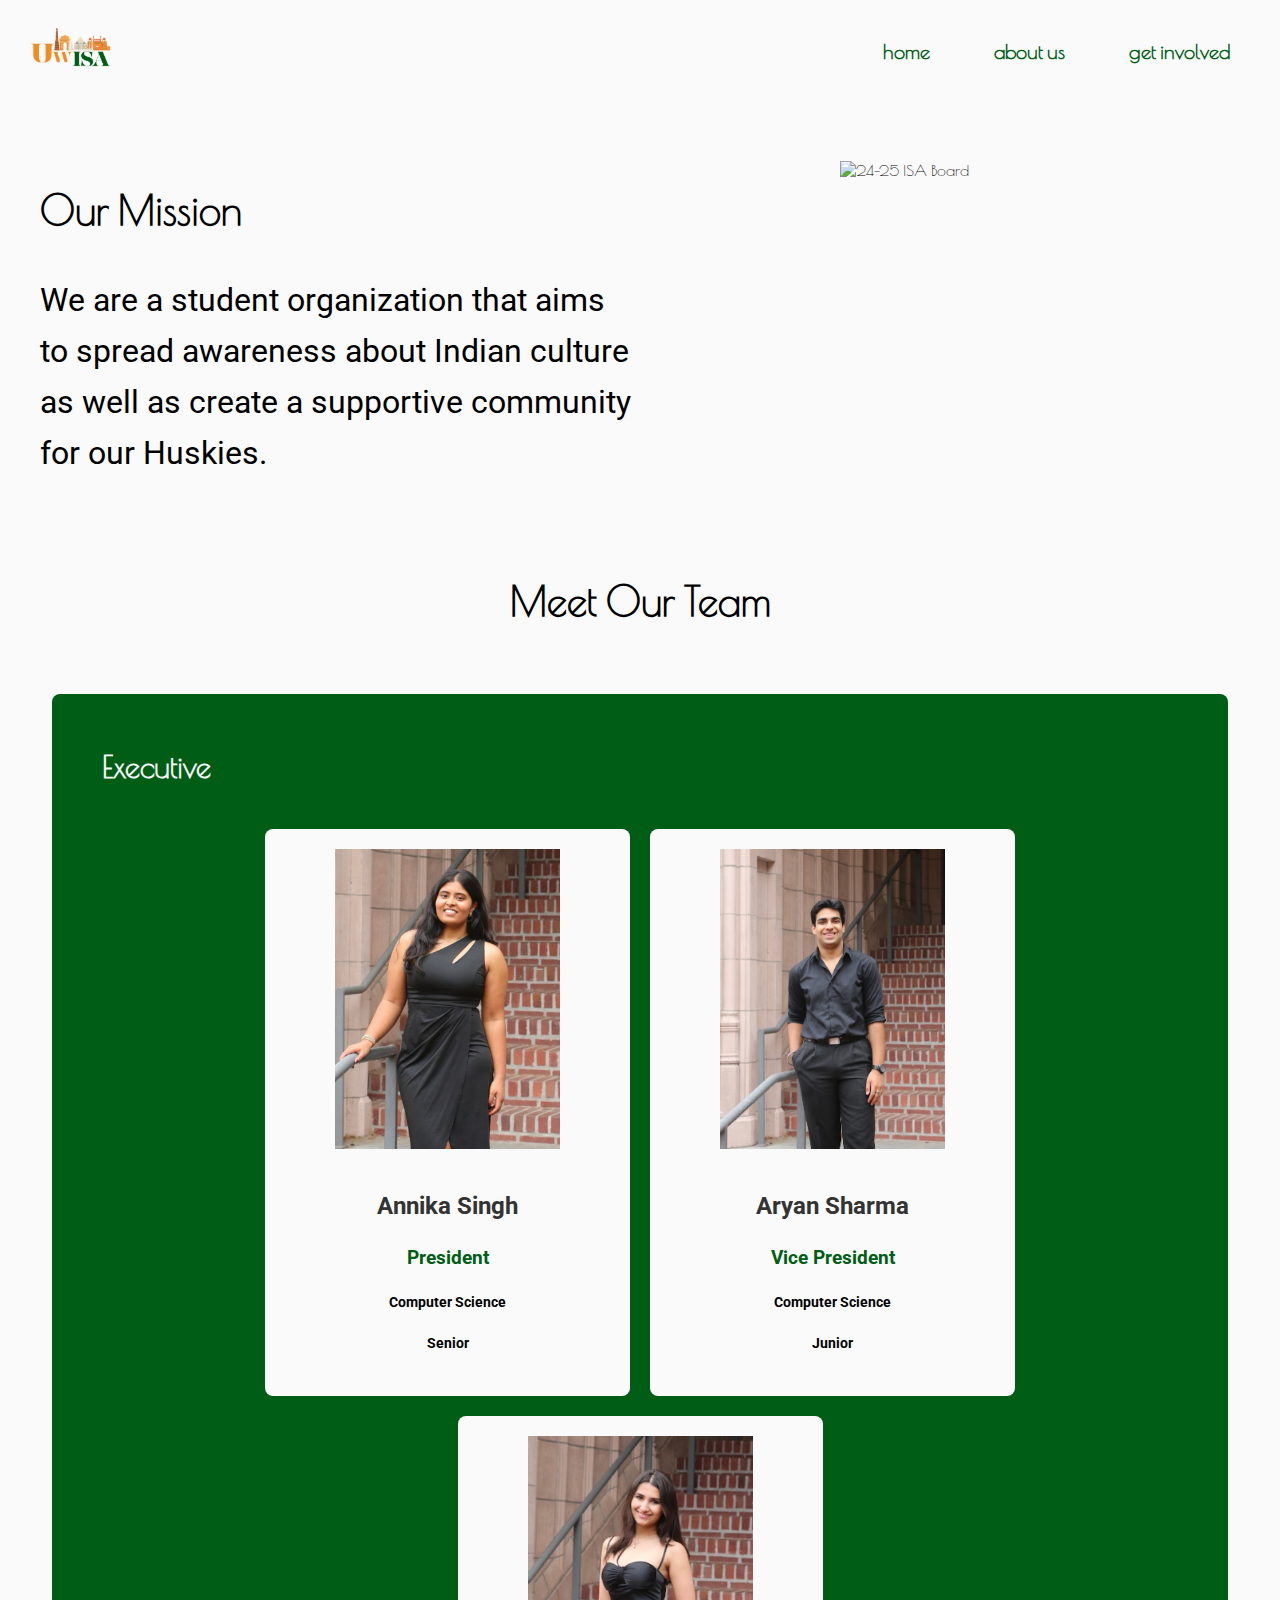
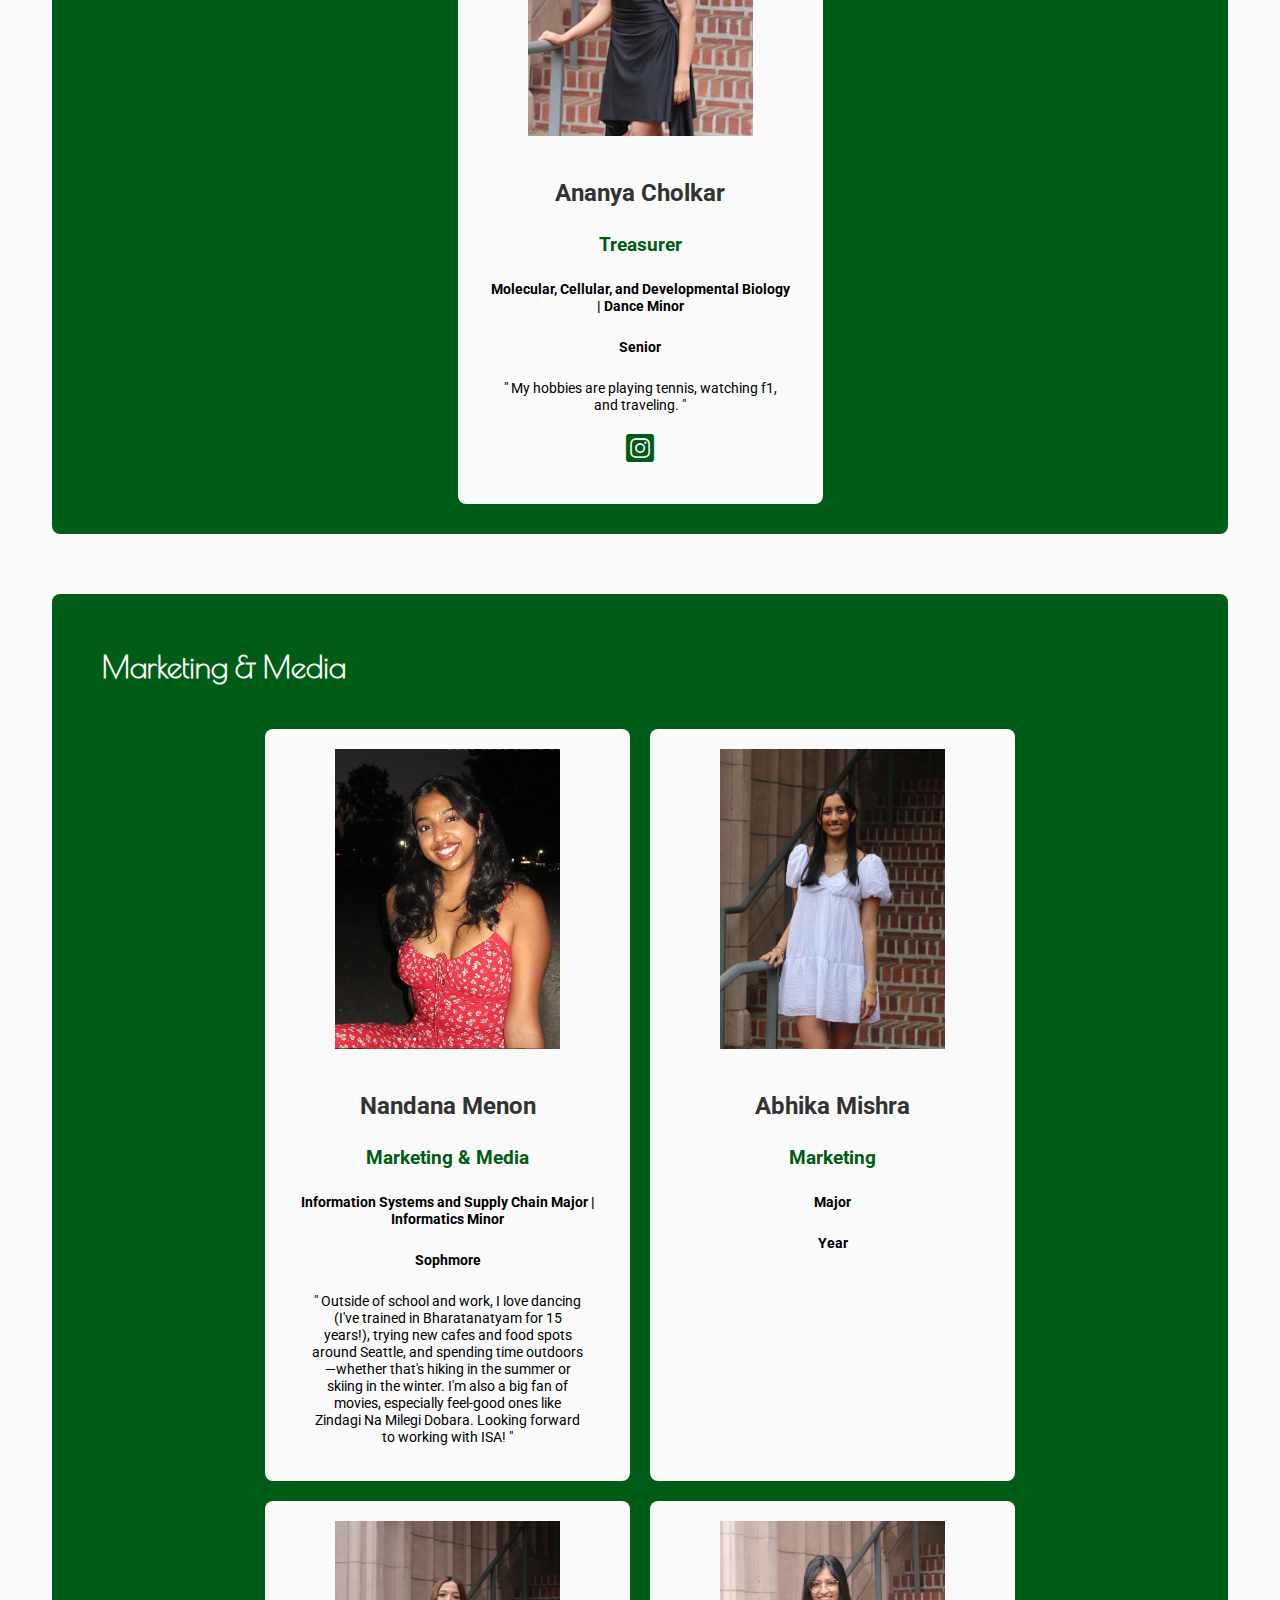
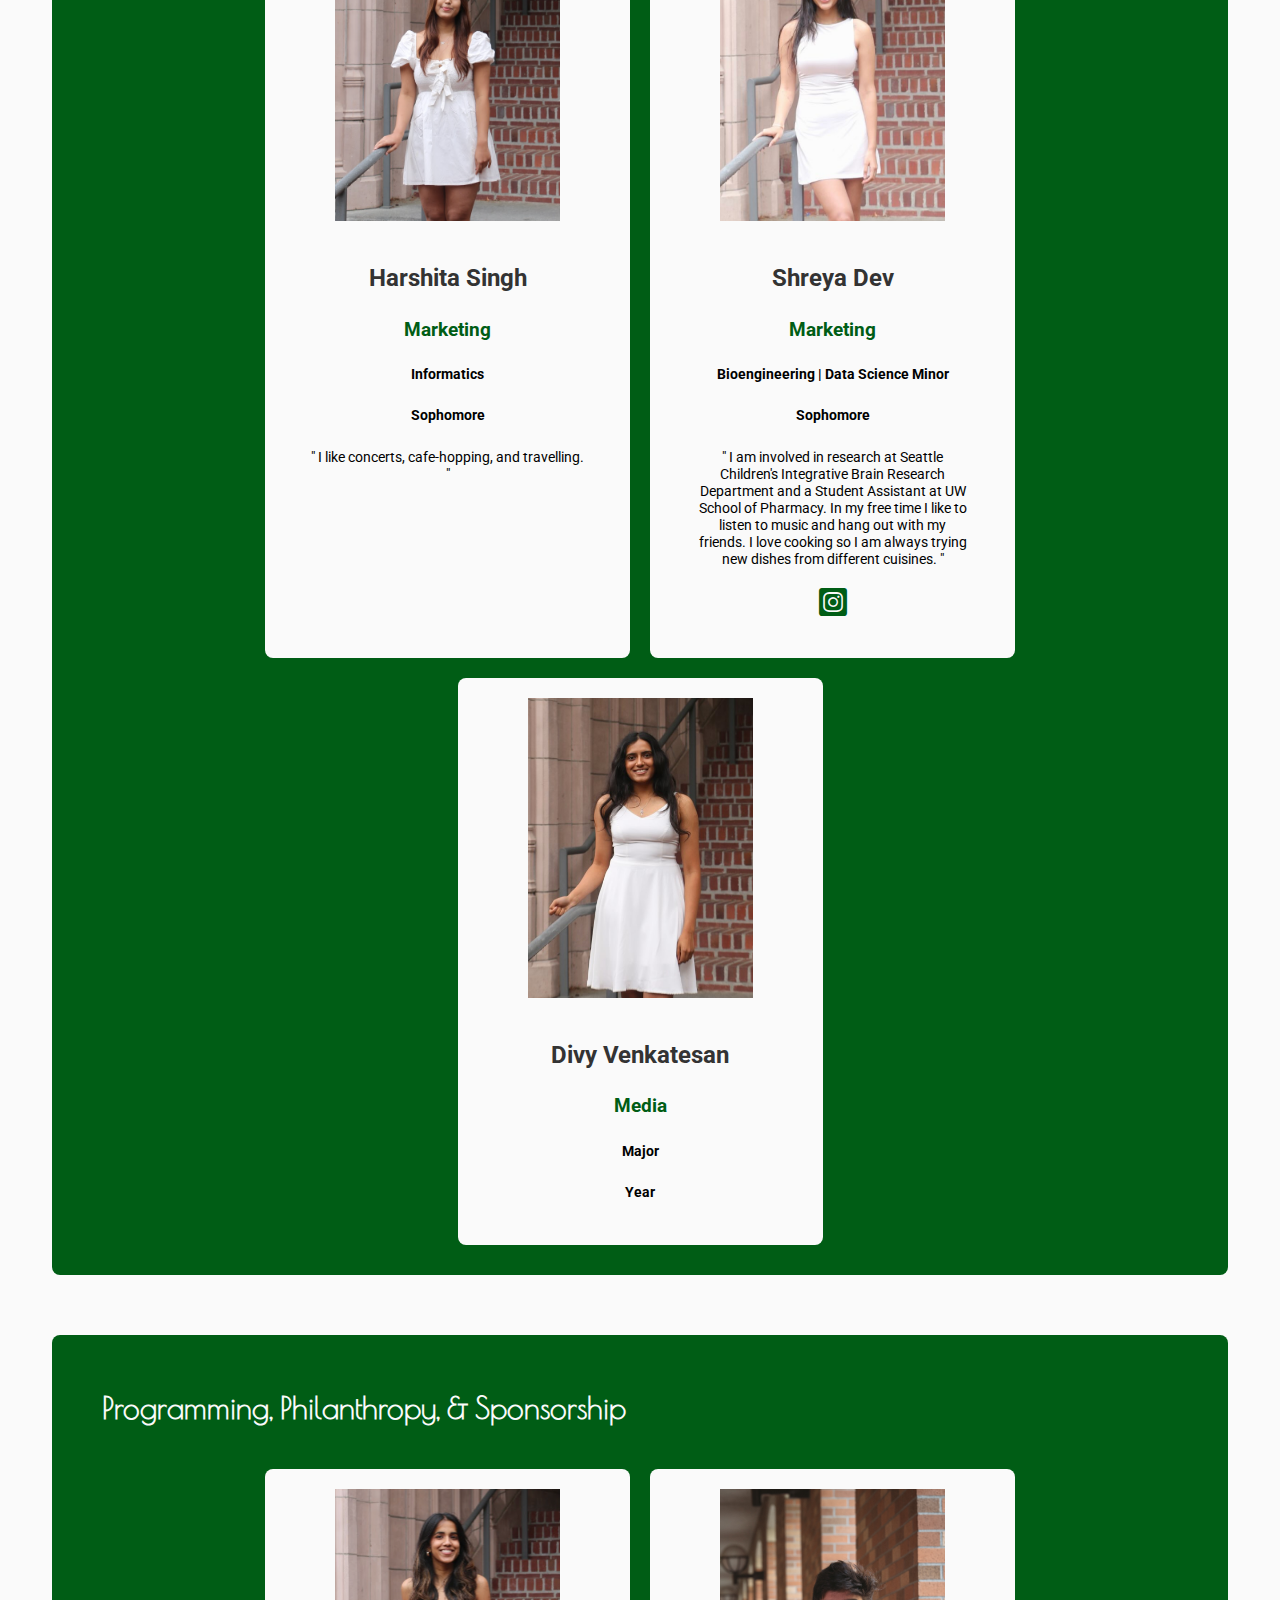
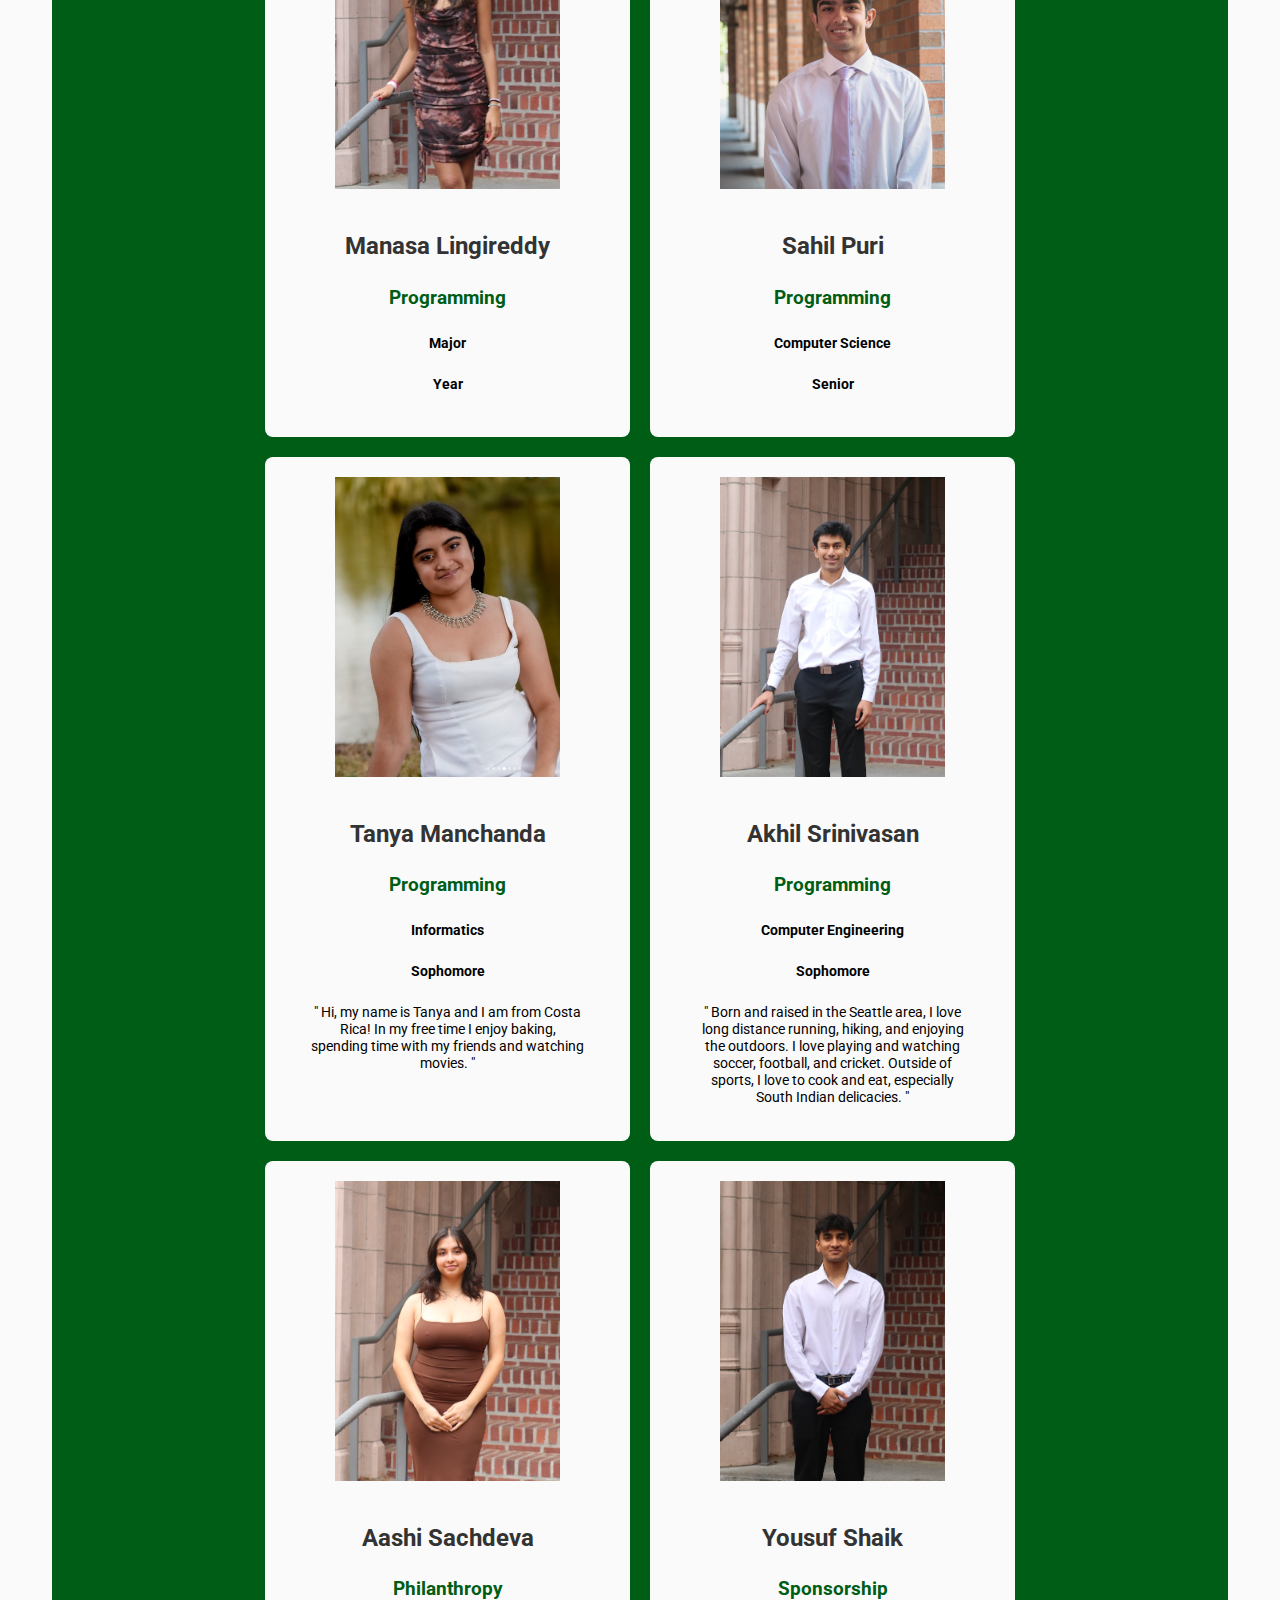
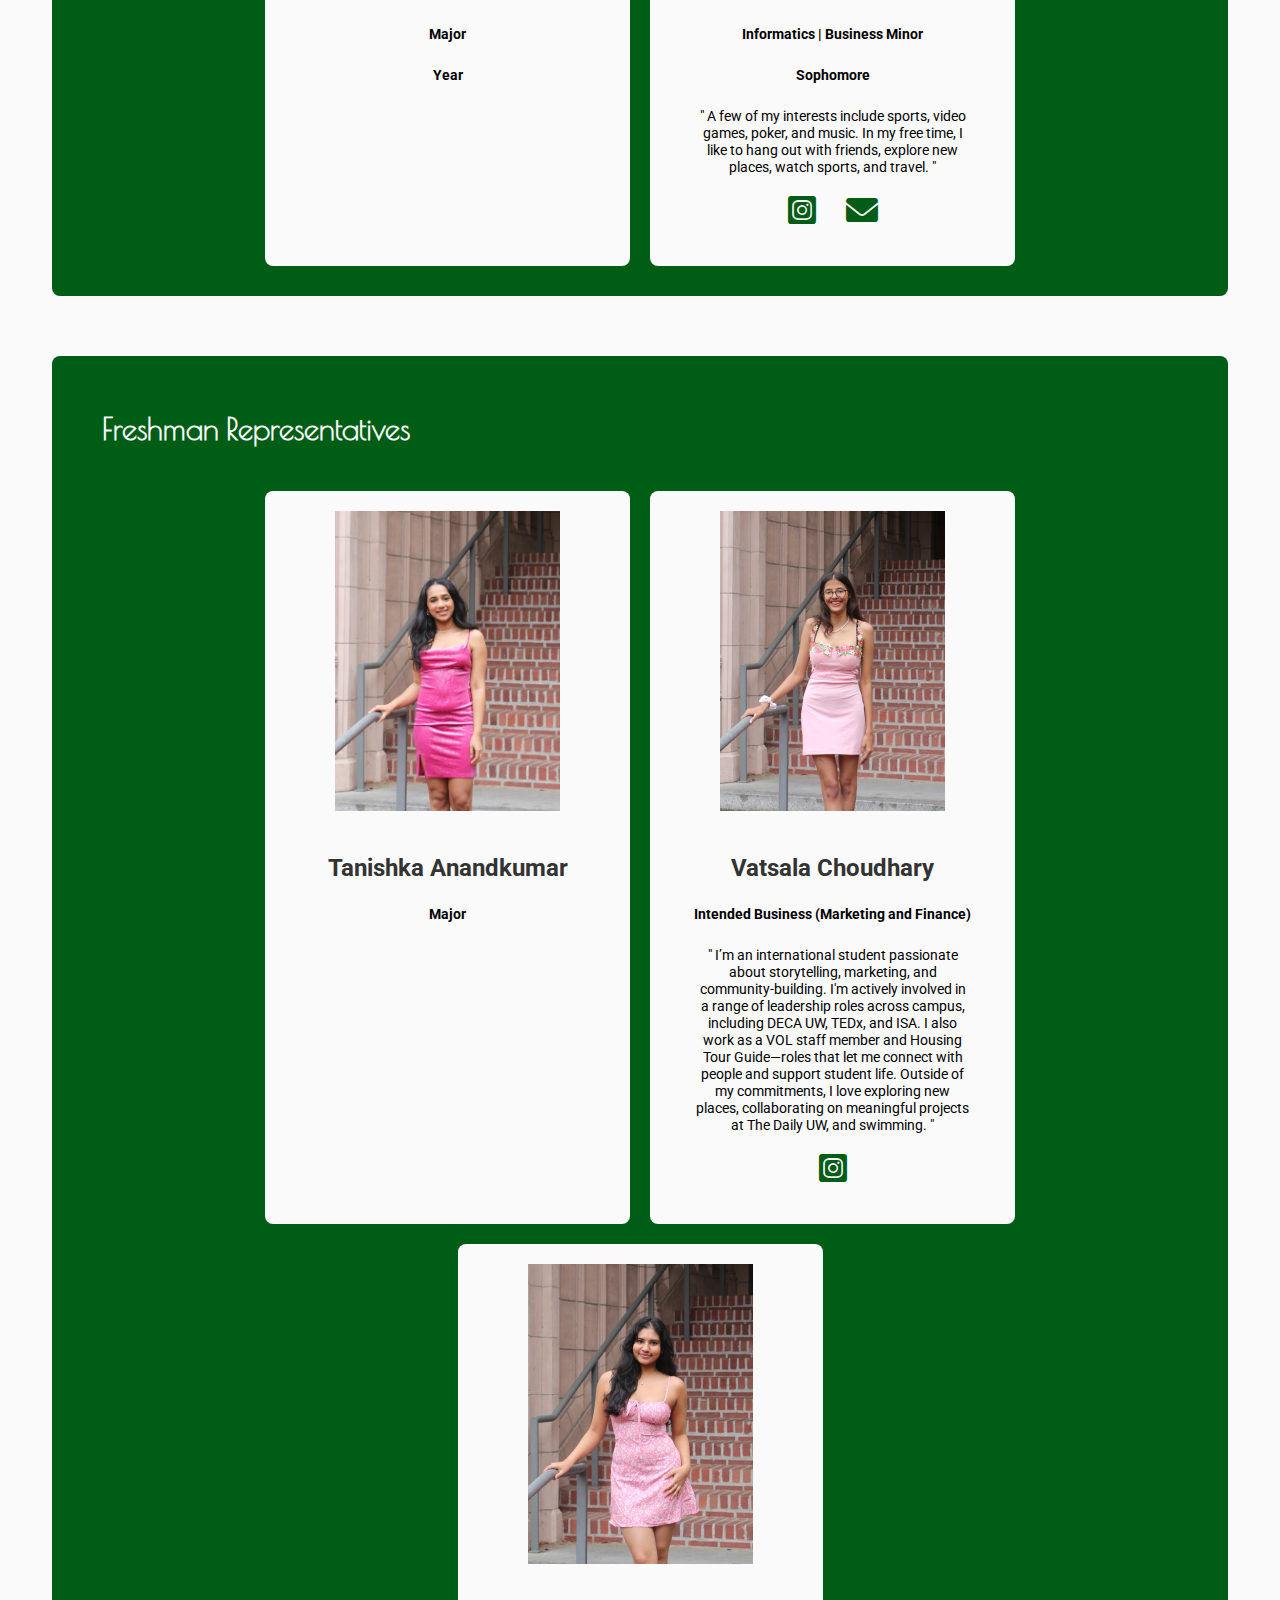
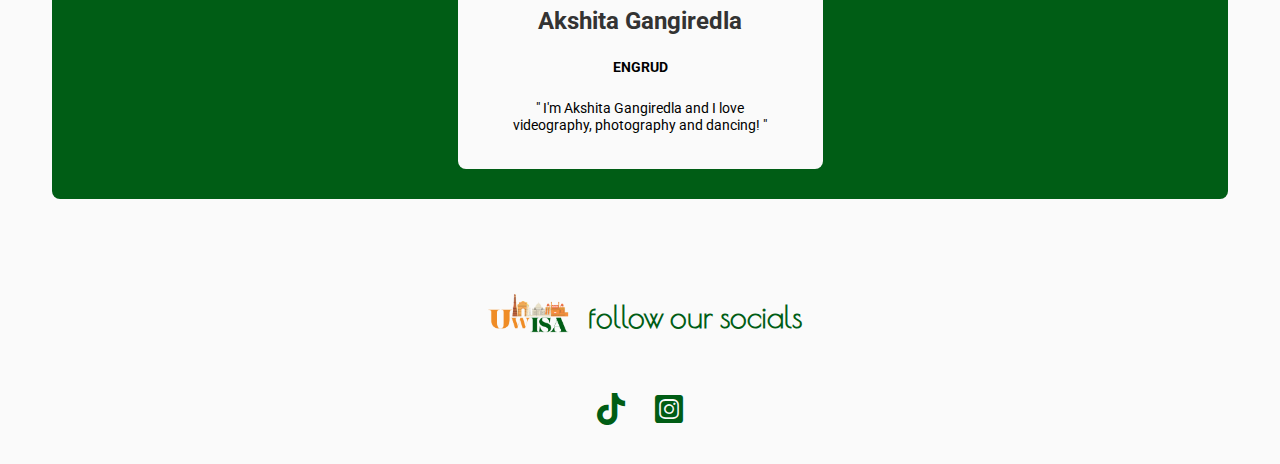
==== commit beaa6e40: "Update about.html" ====
--- a/about.html
+++ b/about.html
@@ -78,10 +78,10 @@
                         <h5>Information Systems and Supply Chain Major | Informatics Minor</h5>
                         <h5>Sophmore</h5>
                         <p>
-                            " Hi! My name is Nandana Menon. Outside of school and work, I love dancing (I've trained in Bharatanatyam 
-                            for 15 years!), trying new cafes and food spots around Seattle, and spending time outdoors—whether that's 
-                            hiking in the summer or skiing in the winter. I'm also a big fan of movies, especially feel-good ones like 
-                            Zindagi Na Milegi Dobara. Looking forward to working with ISA! "
+                            " Outside of school and work, I love dancing (I've trained in Bharatanatyam for 15 years!), trying new cafes 
+                            and food spots around Seattle, and spending time outdoors—whether that's hiking in the summer or skiing in the 
+                            winter. I'm also a big fan of movies, especially feel-good ones like Zindagi Na Milegi Dobara. Looking forward 
+                            to working with ISA! "
                         </p>
                     </div>
                     <div class="member">
@@ -209,7 +209,7 @@
                         <h5>Intended Business (Marketing and Finance)</h5>
                         <p>
                             "  I’m an international student passionate about storytelling, marketing, and community-building. I'm actively 
-                            involved in a range of leadership roles across campus, including DECA UW, TEDx, ISA, and more. I also work as 
+                            involved in a range of leadership roles across campus, including DECA UW, TEDx, and ISA. I also work as 
                             a VOL staff member and Housing Tour Guide—roles that let me connect with people and support student life. 
                             Outside of my commitments, I love exploring new places, collaborating on meaningful projects at The Daily UW, 
                             and swimming. "
